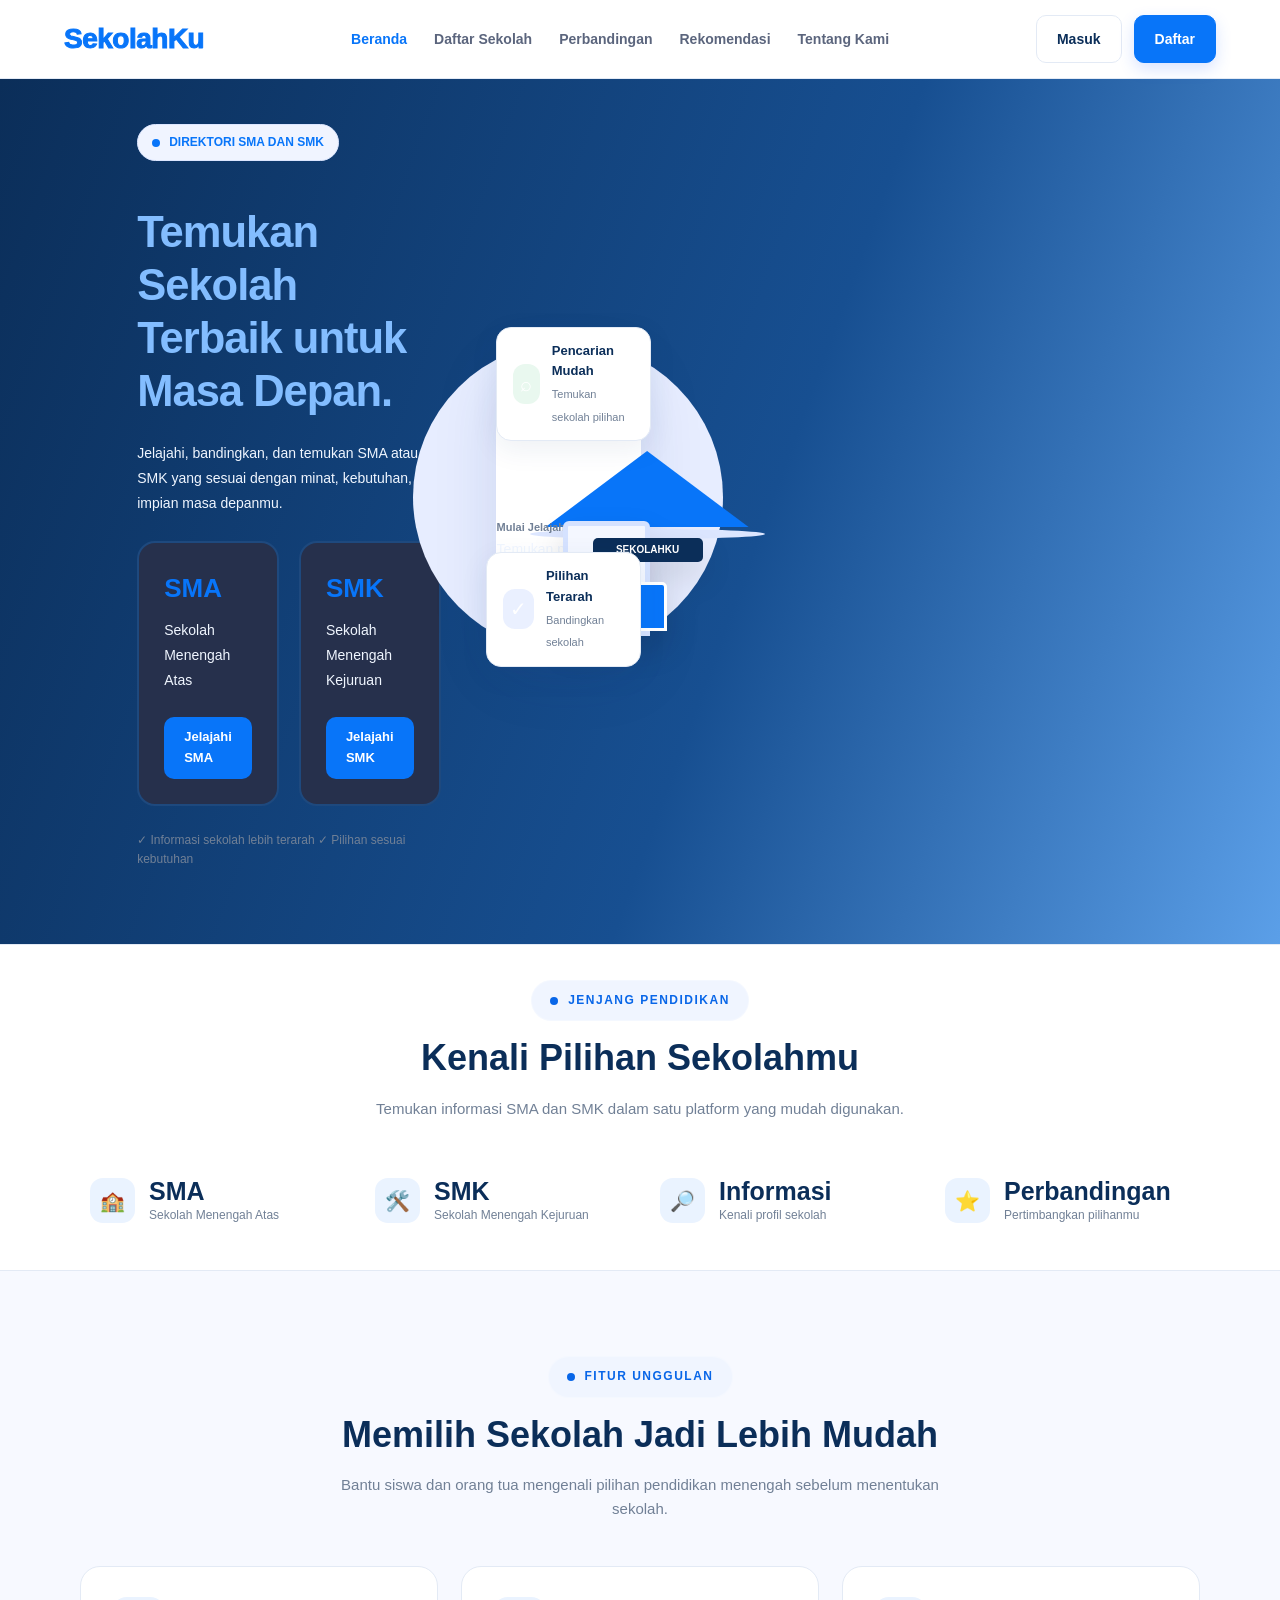
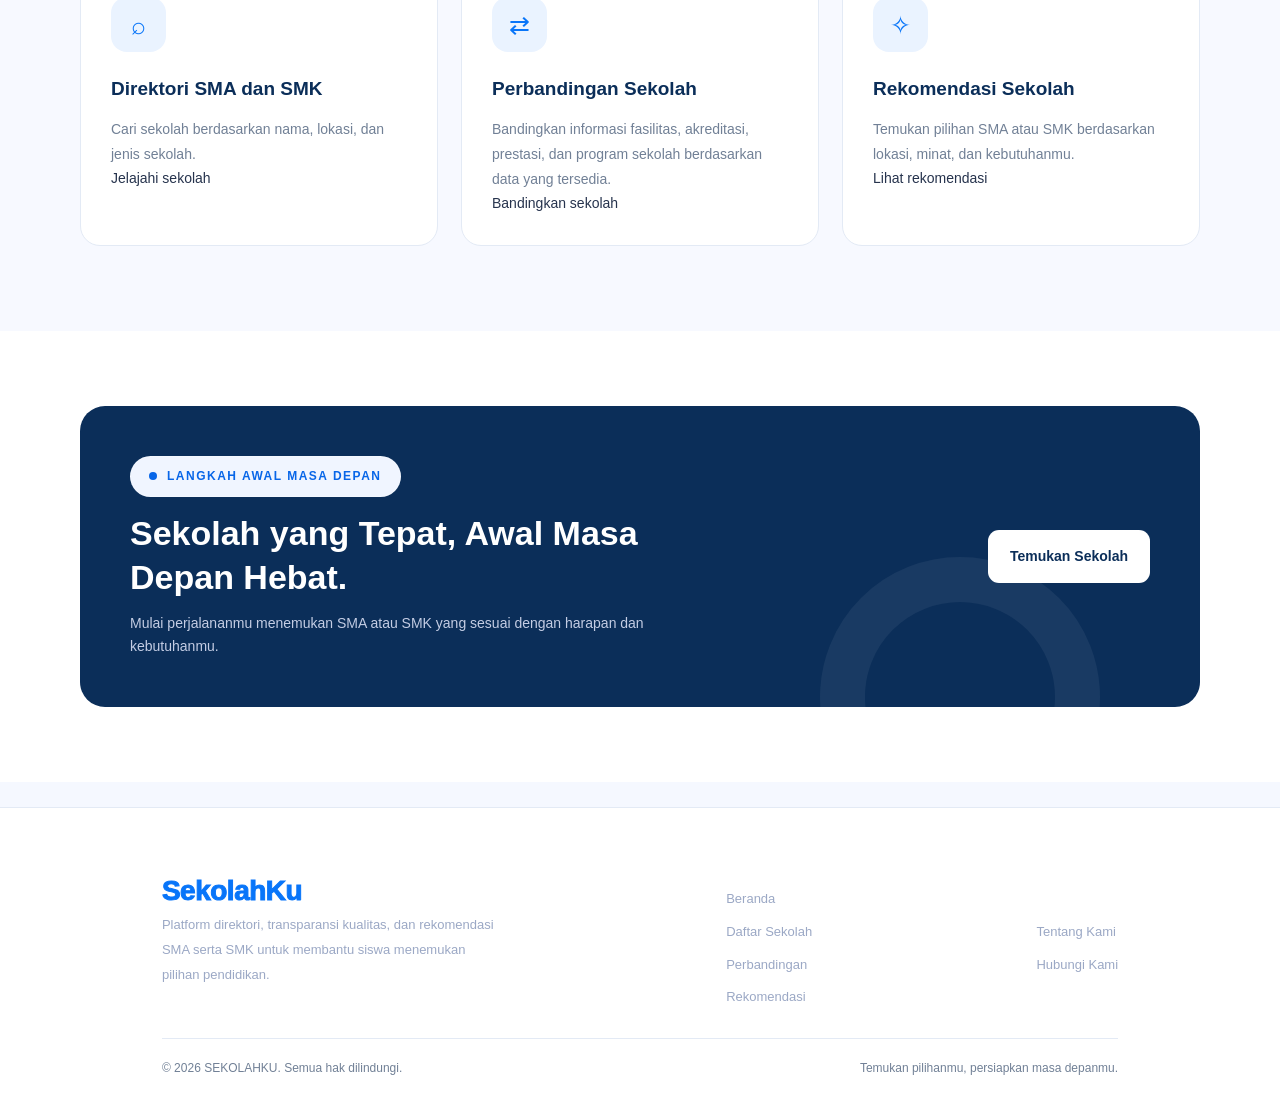
==== index.html @ 1846b783 "Update data sekolah khusus Jawa Tengah dan membenarkan beberapa code" ====
<!DOCTYPE html>
<html lang="id">
<head>
    <meta charset="UTF-8">
    <meta name="viewport" content="width=device-width, initial-scale=1.0">

    <title>Direktori SMA dan SMK</title>
    <meta name="description" content="Temukan, bandingkan, dan pilih SMA atau SMK sesuai kebutuhan dan rencana masa depanmu.">

    <!-- CSS -->
    <link rel="stylesheet" href="css/style.css">
</head>
<body>

    <!-- NAVBAR -->
    <header class="navbar">
        <div class="container">

            <a href="../index.html" class="logo-SekolahKu">
                <span>SekolahKu</span>
            </a>

            <nav class="nav-menu" id="navMenu">
                <a href="/pages/index.html" class="nav-link active">Beranda</a>
                <a href="/pages/daftar-sekolah.html" class="nav-link">Daftar Sekolah</a>
                <a href="/pages/perbandingan.html" class="nav-link">Perbandingan</a>
                <a href="/pages/rekomendasi.html" class="nav-link">Rekomendasi</a>
                <a href="/pages/tentang.html" class="nav-link">Tentang Kami</a>
            </nav>

            <div class="nav-actions">
                <a href="/login.php" class="btn-login">Masuk</a>
                <a href="/daftar.php" class="btn-primary">Daftar</a>
            </div>

            <button
                type="button"
                class="menu-toggle"
                id="menuToggle"
                aria-label="Buka menu navigasi"
                aria-expanded="false"
            >
                ☰
            </button>

        </div>
    </header>

    <main>

        <!-- HERO SECTION -->
        <section class="hero">
            <div class="container">

                <div class="hero-content">

                    <div class="hero-badge">
                        <span class="badge-dot"></span>
                        DIREKTORI SMA DAN SMK
                    </div>

                    <h1>
                        <span>Temukan Sekolah Terbaik
                        untuk Masa Depan.</span>
                    </h1>

                    <p class="hero-description">
                        Jelajahi, bandingkan, dan temukan SMA atau SMK
                        yang sesuai dengan minat, kebutuhan, dan impian
                        masa depanmu.
                    </p>

                    <!-- FORM PENCARIAN -->
                    

                        <div class="pilih-jenjang">
                        <label class="jenjang-card">
                            <input type="radio" name="jenjang" value="SMA">
                            <div class="jenjang-content">
                                <h3>SMA</h3>
                                <p>Sekolah Menengah Atas</p>
                                <span>Jelajahi SMA</span>
                            </div>
                        </label>

                        <label class="jenjang-card">
                            <input type="radio" name="jenjang" value="SMK">
                            <div class="jenjang-content">
                                <h3>SMK</h3>
                                <p>Sekolah Menengah Kejuruan</p>
                                <span>Jelajahi SMK</span>
                            </div>
                        </label>
                    </div>

                    </form>

                    <div class="hero-note">
                        <span>✓</span> Informasi sekolah lebih terarah
                        <span>✓</span> Pilihan sesuai kebutuhan
                    </div>

                </div>

                <!-- ILUSTRASI SEKOLAH -->
                <div class="hero-visual">

                    <div class="visual-glow"></div>

                    <div class="visual-card">

                        <div class="school-illustration">
                            <div class="school-roof"></div>

                            <div class="school-building">
                                <div class="school-sign">SEKOLAHKU</div>

                                <div class="school-windows">
                                    <span></span>
                                    <span></span>
                                    <span></span>
                                    <span></span>
                                    <span></span>
                                    <span></span>
                                </div>

                                <div class="school-door"></div>
                            </div>

                            <div class="school-ground"></div>
                        </div>

                        <div class="visual-card-footer">
                            <div>
                                <strong>Mulai Jelajahi</strong>
                                <p>Temukan pilihan sekolahmu</p>
                            </div>

                            <span class="arrow-circle">↗</span>
                        </div>

                    </div>

                    <div class="floating-card card-top">
                        <span class="floating-icon">⌕</span>
                        <div>
                            <strong>Pencarian Mudah</strong>
                            <small>Temukan sekolah pilihan</small>
                        </div>
                    </div>

                    <div class="floating-card card-bottom">
                        <span class="floating-icon blue-icon">✓</span>
                        <div>
                            <strong>Pilihan Terarah</strong>
                            <small>Bandingkan sekolah</small>
                        </div>
                    </div>

                </div>

            </div>
        </section>

        <!-- JENJANG SEKOLAH -->
        <section class="statistics">
            <div class="container">

                <div class="section-heading">
                    <span class="eyebrow">JENJANG PENDIDIKAN</span>

                    <h2>Kenali Pilihan Sekolahmu</h2>

                    <p>
                        Temukan informasi SMA dan SMK dalam satu
                        platform yang mudah digunakan.
                    </p>
                </div>

                <div class="stats-grid">

                    <div class="stat-card">
                        <div class="stat-icon">🏫</div>
                        <div>
                            <h3>SMA</h3>
                            <p>Sekolah Menengah Atas</p>
                        </div>
                    </div>

                    <div class="stat-card">
                        <div class="stat-icon">🛠️</div>
                        <div>
                            <h3>SMK</h3>
                            <p>Sekolah Menengah Kejuruan</p>
                        </div>
                    </div>

                    <div class="stat-card">
                        <div class="stat-icon">🔎</div>
                        <div>
                            <h3>Informasi</h3>
                            <p>Kenali profil sekolah</p>
                        </div>
                    </div>

                    <div class="stat-card">
                        <div class="stat-icon">⭐</div>
                        <div>
                            <h3>Perbandingan</h3>
                            <p>Pertimbangkan pilihanmu</p>
                        </div>
                    </div>

                </div>
            </div>
        </section>

        <!-- FITUR UNGGULAN -->
        <section class="features">
            <div class="container">

                <div class="section-heading">
                    <span class="eyebrow">FITUR UNGGULAN</span>

                    <h2>Memilih Sekolah Jadi Lebih Mudah</h2>

                    <p>
                        Bantu siswa dan orang tua mengenali pilihan
                        pendidikan menengah sebelum menentukan sekolah.
                    </p>
                </div>

                <div class="features-grid">

                    <article class="feature-card">
                        <div class="feature-icon">⌕</div>

                        <h3>Direktori SMA dan SMK</h3>

                        <p>
                            Cari sekolah berdasarkan nama, lokasi,
                            dan jenis sekolah.
                        </p>

                        <a href="pages/sekolah.html">
                            Jelajahi sekolah
                        </a>
                    </article>

                    <article class="feature-card">
                        <div class="feature-icon">⇄</div>

                        <h3>Perbandingan Sekolah</h3>

                        <p>
                            Bandingkan informasi fasilitas,
                            akreditasi, prestasi, dan program sekolah
                            berdasarkan data yang tersedia.
                        </p>

                        <a href="pages/perbandingan.html">
                            Bandingkan sekolah
                        </a>
                    </article>

                    <article class="feature-card">
                        <div class="feature-icon">✧</div>

                        <h3>Rekomendasi Sekolah</h3>

                        <p>
                            Temukan pilihan SMA atau SMK berdasarkan
                            lokasi, minat, dan kebutuhanmu.
                        </p>

                        <a href="pages/rekomendasi.html">
                            Lihat rekomendasi
                        </a>
                    </article>

                </div>
            </div>
        </section>

        <!-- AJAKAN -->
        <section class="cta-section">
            <div class="container">

                <div class="cta-content">

                    <div>
                        <span class="eyebrow">
                            LANGKAH AWAL MASA DEPAN
                        </span>

                        <h2>
                            Sekolah yang Tepat,
                            Awal Masa Depan Hebat.
                        </h2>

                        <p>
                            Mulai perjalananmu menemukan SMA atau SMK
                            yang sesuai dengan harapan dan kebutuhanmu.
                        </p>
                    </div>

                    <a href="pages/sekolah.html" class="btn-cta">
                        Temukan Sekolah
                    </a>

                    <div class="cta-decoration"></div>

                </div>
            </div>
        </section>

    </main>

    <!-- FOOTER -->
    <footer class="footer">
        <div class="container">

            <div class="footer-main">

                <div>
                    <a href="index.html" class="logo-SekolahKu">
                        <span>SekolahKu</span>
                    </a>

                    <p class="footer-description">
                        Platform direktori, transparansi kualitas,
                        dan rekomendasi SMA serta SMK untuk membantu
                        siswa menemukan pilihan pendidikan.
                    </p>
                </div>

                <div>
                    <h4>Navigasi</h4>

                    <div class="footer-links">
                        <a href="index.html">Beranda</a>
                        <a href="pages/sekolah.html">Daftar Sekolah</a>
                        <a href="pages/perbandingan.html">Perbandingan</a>
                        <a href="pages/rekomendasi.html">Rekomendasi</a>
                    </div>
                </div>

                <div>
                    <h4>Informasi</h4>

                    <div class="footer-links">
                        <a href="pages/tentang.html">Tentang Kami</a>
                        <a href="pages/kontak.html">Hubungi Kami</a>
                    </div>
                </div>

            </div>

            <div class="footer-bottom">
                <p>
                    © <span id="currentYear">2026</span> SEKOLAHKU.
                    Semua hak dilindungi.
                </p>

                <p>
                    Temukan pilihanmu, persiapkan masa depanmu.
                </p>
            </div>

        </div>
    </footer>

    <!-- JAVASCRIPT -->
    <script src="js/script.js"></script>

</body>
</html>
---- css/style.css ----
/* ========================================
   SEKOLAHKU - PREMIUM MODERN
   Warna: Navy, Putih, Biru Elektrik
======================================== */

:root {
    --navy: #0B1537;
    --navy-light: #172650;
    --blue: #2563FF;
    --blue-light: #EAF0FF;
    --white: #FFFFFF;
    --text: #17213C;
    --muted: #718096;
    --background: #F7F9FF;
    --border: #E5EAF5;
    --shadow: 0 12px 35px rgba(11, 21, 55, 0.08);
}

* {
    margin: 0;
    padding: 0;
    box-sizing: border-box;
}

html {
    scroll-behavior: smooth;
}

body {
    font-family: Arial, Helvetica, sans-serif;
    color: var(--text);
    background: var(--white);
    line-height: 1.6;
}

a {
    text-decoration: none;
    color: inherit;
}

button,
input,
select {
    font: inherit;
}

button {
    cursor: pointer;
}

.container {
    width: min(1120px, 90%);
    margin: auto;
}

/* NAVBAR */

.navbar {
    position: sticky;
    top: 0;
    z-index: 100;
    background: rgba(255, 255, 255, 0.97);
    border-bottom: 1px solid var(--border);
}

.navbar .container {
    min-height: 78px;
    display: flex;
    align-items: center;
    justify-content: space-between;
    gap: 24px;
}

.logo {
    display: flex;
    align-items: center;
    gap: 10px;
    color: var(--navy);
    font-size: 23px;
    font-weight: 800;
    white-space: nowrap;
}

.logo-icon {
    display: grid;
    place-items: center;
    width: 43px;
    height: 43px;
    color: white;
    background: var(--blue);
    border-radius: 13px;
    font-size: 26px;
}

.logo-SekolahKu {
    display: inline-block;
    color: var(--blue);
    font-family: Arial, Helvetica, sans-serif;
    font-size: 28px;
    font-weight: bold;
    text-decoration: none;
    letter-spacing: -0.5px;
    -webkit-text-stroke: 1px var(--blue);
}

.nav-menu {
    display: flex;
    align-items: center;
    gap: 27px;
}

.nav-link {
    color: #5B657D;
    font-size: 14px;
    font-weight: 600;
    transition: color 0.2s;
}

.nav-link:hover,
.nav-link.active {
    color: var(--blue);
}

.nav-actions {
    display: flex;
    align-items: center;
    gap: 12px;
}

.btn-login,
.btn-primary {
    display: inline-flex;
    justify-content: center;
    align-items: center;
    gap: 8px;
    padding: 12px 20px;
    border-radius: 10px;
    font-size: 14px;
    font-weight: 700;
    transition: 0.2s ease;
}

.btn-login {
    border: 1px solid var(--border);
    color: var(--navy);
    background: white;
}

.btn-login:hover {
    border-color: var(--blue);
    color: var(--blue);
}

.btn-primary {
    border: 1px solid var(--blue);
    color: white;
    background: var(--blue);
    box-shadow: 0 6px 16px rgba(37, 99, 255, 0.18);
}

.btn-primary:hover {
    background: #174FE0;
    transform: translateY(-2px);
}

.menu-toggle {
    display: none;
    border: none;
    background: transparent;
    color: var(--navy);
    font-size: 27px;
}

/* HERO */

.hero {
    position: relative;
    overflow: hidden;
    padding: 85px 0 70px;
    background:
        radial-gradient(
            circle at 85% 20%,
            rgba(37, 99, 255, 0.09),
            transparent 30%
        ),
        linear-gradient(180deg, #FFFFFF, #F7F9FF);
}

.hero .container {
    display: grid;
    grid-template-columns: 1.05fr 0.95fr;
    align-items: center;
    gap: 55px;
}

.hero-content {
    max-width: 580px;
}

.hero-badge {
    display: inline-flex;
    align-items: center;
    gap: 9px;
    padding: 8px 14px;
    margin-bottom: 23px;
    border: 1px solid #DCE6FF;
    border-radius: 30px;
    color: var(--blue);
    background: #F0F4FF;
    font-size: 12px;
    font-weight: 700;
}

.badge-dot {
    width: 8px;
    height: 8px;
    background: var(--blue);
    border-radius: 50%;
}

.hero h1 {
    margin-bottom: 22px;
    color: var(--navy);
    font-size: clamp(36px, 4.5vw, 55px);
    line-height: 1.15;
    letter-spacing: -1.5px;
}

.hero h1 span {
    color: var(--blue);
}

.hero-description {
    max-width: 520px;
    margin-bottom: 30px;
    color: var(--muted);
    font-size: 16px;
    line-height: 1.9;
}

/* SEARCH BOX */

.search-box {
    display: flex;
    align-items: center;
    gap: 12px;
    padding: 12px;
    border: 1px solid var(--border);
    border-radius: 16px;
    background: white;
    box-shadow: var(--shadow);
}

.search-input-group {
    display: flex;
    align-items: center;
    flex: 1;
    min-width: 0;
    gap: 10px;
    padding-left: 8px;
}

.search-icon {
    color: var(--blue);
    font-size: 20px;
}

.search-input-group input,
.search-input-group select {
    width: 100%;
    min-width: 0;
    padding: 8px 0;
    border: none;
    outline: none;
    color: var(--text);
    background: transparent;
}

.search-input-group input::placeholder {
    color: #9AA4B8;
}

.pilih-jenjang {
    display: grid;
    grid-template-columns: repeat(2, 1fr);
    gap: 20px;
    max-width: 600px;
    margin: 25px auto;
}

.jenjang-card {
    background: #26304C;
    border: 2px solid #1e497e;
    border-radius: 18px;
    padding: 25px;
    cursor: pointer;
    transition: 0.3s ease;
}

.jenjang-card input {
    display: none;
}

.jenjang-content h3 {
    font-size: 26px;
    color: var(--blue);
    margin-bottom: 8px;
}

.jenjang-content p {
    color: #718096;
    font-size: 14px;
    margin-bottom: 22px;
}

.jenjang-content span {
    display: inline-block;
    background: var(--blue);
    color: white;
    padding: 10px 20px;
    border-radius: 10px;
    font-size: 13px;
    font-weight: 600;
}

.jenjang-card:hover {
    transform: translateY(-5px);
    box-shadow: 0 8px 25px #0875f922;
    border-color: var(--blue);
}

.jenjang-card:has(input:checked) {
    border-color: var(--blue);
    background: #eff6ff;
}

@media (max-width: 500px) {
    .pilih-jenjang {
        grid-template-columns: 1fr;
    }
}

.btn-search {
    padding: 13px 19px;
    border: none;
    border-radius: 11px;
    color: white;
    background: var(--blue);
    font-weight: 700;
    white-space: nowrap;
    transition: 0.2s;
}

.btn-search:hover {
    background: #174FE0;
}

.hero-note {
    margin-top: 17px;
    color: var(--muted);
    font-size: 12px;
}

/* ILUSTRASI SEKOLAH */

.hero-visual {
    position: relative;
    display: grid;
    place-items: center;
    min-height: 390px;
}

.visual-glow {
    position: absolute;
    width: 310px;
    height: 310px;
    border-radius: 50%;
    background: #E7EDFF;
}

.visual-card {
    position: relative;
    z-index: 1;
    display: flex;
    align-items: center;
    justify-content: center;
    width: 100%;
    max-width: 410px;
    min-height: 300px;
    padding: 28px;
    border: 1px solid rgba(255, 255, 255, 0.9);
    border-radius: 28px;
    background: white;
    box-shadow: 0 25px 65px rgba(26, 55, 130, 0.13);
}

.school-illustration {
    position: relative;
    width: 245px;
    height: 220px;
}

.school-roof {
    position: absolute;
    top: 12px;
    left: 21px;
    width: 203px;
    height: 76px;
    background: var(--blue);
    clip-path: polygon(50% 0, 100% 100%, 0 100%);
}

.school-building {
    position: absolute;
    top: 82px;
    left: 38px;
    width: 170px;
    height: 115px;
    border: 5px solid #D5E2FF;
    border-radius: 6px 6px 0 0;
    background: #F4F7FF;
}

.school-sign {
    position: absolute;
    top: 12px;
    left: 25px;
    width: 110px;
    padding: 4px;
    border-radius: 5px;
    color: white;
    background: var(--navy);
    text-align: center;
    font-size: 10px;
    font-weight: 800;
}

.school-windows {
    position: absolute;
    top: 45px;
    left: 13px;
    right: 13px;
    display: flex;
    justify-content: space-between;
}

.school-windows span {
    width: 28px;
    height: 31px;
    border: 3px solid white;
    border-radius: 4px;
    background: #91B3FF;
}

.school-door {
    position: absolute;
    bottom: 0;
    left: 67px;
    width: 32px;
    height: 49px;
    border: 3px solid white;
    border-radius: 5px 5px 0 0;
    background: var(--blue);
}

.school-ground {
    position: absolute;
    bottom: 15px;
    left: 5px;
    width: 235px;
    height: 10px;
    border-radius: 50%;
    background: #DCE6FF;
}

.visual-card-footer {
    position: absolute;
    right: 20px;
    bottom: 17px;
    color: var(--muted);
    font-size: 11px;
}

.floating-card {
    position: absolute;
    z-index: 2;
    display: flex;
    align-items: center;
    gap: 12px;
    padding: 13px 16px;
    border: 1px solid var(--border);
    border-radius: 15px;
    background: white;
    box-shadow: var(--shadow);
}

.floating-card strong {
    display: block;
    color: var(--navy);
    font-size: 13px;
}

.floating-card small {
    color: var(--muted);
    font-size: 11px;
}

.floating-icon {
    display: grid;
    place-items: center;
    width: 40px;
    height: 40px;
    border-radius: 12px;
    background: #E9F8EF;
    font-size: 20px;
}

.blue-icon {
    background: #EAF0FF;
}

.floating-card.card-top {
    top: 25px;
    right: -10px;
}

.floating-card.card-bottom {
    bottom: 25px;
    left: -10px;
}

/* STATISTIK */

.statistics {
    padding: 35px 0;
    border-top: 1px solid var(--border);
    border-bottom: 1px solid var(--border);
    background: white;
}

.stats-grid {
    display: grid;
    grid-template-columns: repeat(4, 1fr);
    gap: 20px;
}

.stat-card {
    display: flex;
    align-items: center;
    gap: 14px;
    padding: 10px;
}

.stat-icon {
    display: grid;
    place-items: center;
    flex-shrink: 0;
    width: 52px;
    height: 52px;
    border-radius: 15px;
    color: var(--blue);
    background: var(--blue-light);
    font-size: 23px;
}

.stat-card h3 {
    color: var(--navy);
    font-size: 25px;
    line-height: 1.2;
}

.stat-card p {
    color: var(--muted);
    font-size: 12px;
}

/* JUDUL SECTION */

.section-heading {
    max-width: 650px;
    margin: 0 auto 45px;
    text-align: center;
}

.eyebrow {
    display: inline-block;
    margin-bottom: 12px;
    color: var(--blue);
    font-size: 12px;
    font-weight: 800;
    letter-spacing: 1.5px;
    text-transform: uppercase;
}

.section-heading h2 {
    margin-bottom: 15px;
    color: var(--navy);
    font-size: clamp(27px, 3vw, 36px);
    line-height: 1.3;
}

.section-heading p {
    color: var(--muted);
    font-size: 15px;
}

/* FITUR */

.features {
    padding: 85px 0;
    background: var(--background);
}

.features-grid {
    display: grid;
    grid-template-columns: repeat(3, 1fr);
    gap: 23px;
}

.feature-card {
    padding: 30px;
    border: 1px solid var(--border);
    border-radius: 20px;
    background: white;
    transition: transform 0.25s, box-shadow 0.25s;
}

.feature-card:hover {
    transform: translateY(-6px);
    box-shadow: var(--shadow);
}

.feature-icon {
    display: grid;
    place-items: center;
    width: 55px;
    height: 55px;
    margin-bottom: 22px;
    border-radius: 16px;
    color: var(--blue);
    background: var(--blue-light);
    font-size: 25px;
}

.feature-card h3 {
    margin-bottom: 12px;
    color: var(--navy);
    font-size: 19px;
}

.feature-card p {
    color: var(--muted);
    font-size: 14px;
    line-height: 1.8;
}

/* CTA */

.cta-section {
    padding: 75px 0;
    background: white;
}

.cta-content {
    position: relative;
    overflow: hidden;
    display: flex;
    align-items: center;
    justify-content: space-between;
    gap: 30px;
    padding: 50px;
    border-radius: 25px;
    color: white;
    background: var(--navy);
}

.cta-content h2 {
    max-width: 570px;
    margin-bottom: 13px;
    font-size: clamp(25px, 3vw, 34px);
    line-height: 1.3;
}

.cta-content p {
    max-width: 540px;
    color: #C4CDE4;
    font-size: 14px;
}

.btn-cta {
    position: relative;
    z-index: 1;
    flex-shrink: 0;
    padding: 15px 22px;
    border-radius: 11px;
    color: var(--navy);
    background: white;
    font-size: 14px;
    font-weight: 800;
    transition: 0.2s;
}

.btn-cta:hover {
    color: var(--blue);
    transform: translateY(-2px);
}

.cta-decoration {
    position: absolute;
    right: 100px;
    bottom: -130px;
    width: 280px;
    height: 280px;
    border: 45px solid rgba(255, 255, 255, 0.06);
    border-radius: 50%;
}

/* FOOTER */

.footer {
    padding: 55px 0 22px;
    color: #C3CCE2;
    background: #080F27;
}

.footer-main {
    display: grid;
    grid-template-columns: 1.5fr 1fr 1fr;
    gap: 45px;
    padding-bottom: 40px;
}

.footer .logo {
    display: inline-flex;
    margin-bottom: 17px;
    color: white;
}

.footer-description {
    max-width: 340px;
    color: #9BA8C5;
    font-size: 13px;
    line-height: 1.9;
}

.footer h4 {
    margin-bottom: 17px;
    color: white;
    font-size: 15px;
}

.footer-links {
    display: flex;
    flex-direction: column;
    gap: 12px;
}

.footer-links a {
    color: #9BA8C5;
    font-size: 13px;
    transition: color 0.2s;
}

.footer-links a:hover {
    color: white;
}

.footer-bottom {
    display: flex;
    justify-content: space-between;
    gap: 20px;
    padding-top: 22px;
    border-top: 1px solid #26304C;
    color: #8F9AB5;
    font-size: 12px;
}

/* RESPONSIVE UNTUK TABLET */

@media (max-width: 900px) {
    .nav-menu {
        gap: 15px;
    }

    .nav-link {
        font-size: 12px;
    }

    .hero .container {
        grid-template-columns: 1fr 0.85fr;
        gap: 25px;
    }

    .hero-visual {
        min-height: 330px;
    }

    .visual-card {
        padding: 15px;
    }

    .floating-card.card-top {
        right: 0;
    }

    .floating-card.card-bottom {
        left: 0;
    }

    .stats-grid {
        grid-template-columns: repeat(2, 1fr);
    }

    .features-grid {
        grid-template-columns: repeat(2, 1fr);
    }

    .cta-content {
        padding: 35px;
    }
}

/* RESPONSIVE UNTUK HP */

@media (max-width: 650px) {
    .navbar .container {
        min-height: 68px;
        gap: 10px;
    }

    .logo {
        font-size: 20px;
    }

    .logo-icon {
        width: 38px;
        height: 38px;
        font-size: 20px;
    }

    .menu-toggle {
        display: block;
        margin-left: auto;
    }

    .nav-menu {
        position: absolute;
        top: 68px;
        left: 0;
        right: 0;
        display: none;
        flex-direction: column;
        align-items: stretch;
        gap: 0;
        padding: 10px 5%;
        border-bottom: 1px solid var(--border);
        background: white;
        box-shadow: var(--shadow);
    }

    .nav-menu.show {
        display: flex;
    }

    .nav-link {
        display: block;
        padding: 13px 0;
        border-bottom: 1px solid var(--border);
        font-size: 14px;
    }

    .nav-actions {
        gap: 7px;
    }

    .btn-login,
    .nav-actions .btn-primary {
        padding: 9px 11px;
        font-size: 12px;
    }

    .hero {
        padding: 55px 0 45px;
    }

    .hero .container {
        grid-template-columns: 1fr;
        gap: 25px;
    }

    .hero h1 {
        font-size: 38px;
    }

    .hero-description {
        font-size: 14px;
    }

    .search-box {
        flex-direction: column;
        align-items: stretch;
        padding: 14px;
    }

    .search-input-group {
        width: 100%;
        padding: 5px;
    }

    .search-input-group select {
        max-width: 105px;
    }

    .btn-search {
        width: 100%;
    }

    .hero-visual {
        min-height: 340px;
        margin-top: 5px;
    }

    .visual-card {
        max-width: 340px;
        min-height: 280px;
    }

    .school-illustration {
        transform: scale(0.9);
    }

    .floating-card {
        padding: 10px;
    }

    .floating-card.card-top {
        top: 5px;
        right: 0;
    }

    .floating-card.card-bottom {
        bottom: 5px;
        left: 0;
    }

    .floating-card strong {
        font-size: 11px;
    }

    .floating-card small {
        font-size: 10px;
    }

    .statistics {
        padding: 25px 0;
    }

    .stats-grid {
        grid-template-columns: repeat(2, 1fr);
        gap: 12px 5px;
    }

    .stat-card {
        gap: 9px;
        padding: 5px 0;
    }

    .stat-icon {
        width: 42px;
        height: 42px;
        font-size: 19px;
    }

    .stat-card h3 {
        font-size: 20px;
    }

    .stat-card p {
        font-size: 10px;
    }

    .features {
        padding: 60px 0;
    }

    .section-heading {
        margin-bottom: 30px;
    }

    .section-heading h2 {
        font-size: 28px;
    }

    .section-heading p {
        font-size: 13px;
    }

    .features-grid {
        grid-template-columns: 1fr;
        gap: 15px;
    }

    .feature-card {
        padding: 24px;
    }

    .cta-section {
        padding: 45px 0;
    }

    .cta-content {
        flex-direction: column;
        align-items: flex-start;
        padding: 30px 24px;
    }

    .cta-content h2 {
        font-size: 27px;
    }

    .footer-main {
        grid-template-columns: 1fr;
        gap: 30px;
    }

    .footer-bottom {
        flex-direction: column;
        gap: 8px;
    }
}

/* HP KECIL */

@media (max-width: 380px) {
    .nav-actions .btn-login {
        display: none;
    }

    .hero h1 {
        font-size: 33px;
    }

    .floating-card.card-top {
        right: -5px;
    }

    .floating-card.card-bottom {
        left: -5px;
    }
}

/* ===================================
   HALAMAN FITUR SEKOLAHKU
=================================== */

.page-container {
    width: min(1120px, 92%);
    margin: 60px auto;
    min-height: 55vh;
}

.page-heading {
    margin-bottom: 32px;
    max-width: 760px;
}

.page-heading h1 {
    font-size: clamp(2rem, 5vw, 3.5rem);
    margin: 12px 0;
    color: #101b35;
}

.page-heading p,
.note {
    color: #667085;
    line-height: 1.8;
}

.comparison-panel,
.recommendation-panel,
.favorites-panel {
    background: #fff;
    padding: 28px;
    border: 1px solid #e5eaf2;
    border-radius: 20px;
    box-shadow: 0 12px 35px rgba(16, 35, 70, 0.06);
}

.comparison-selectors {
    display: grid;
    grid-template-columns: repeat(2, minmax(0, 1fr));
    gap: 20px;
    margin-bottom: 25px;
}

.comparison-selectors label,
.recommendation-panel label,
.favorites-panel label {
    display: grid;
    gap: 10px;
    margin-bottom: 18px;
    font-weight: 600;
    color: #26344d;
}

.comparison-selectors select,
.recommendation-panel select,
.favorites-panel select,
.favorites-panel input {
    width: 100%;
    min-width: 0;
    padding: 13px 14px;
    border: 1px solid #d6deea;
    border-radius: 10px;
    background: #fff;
    color: #17233c;
    font: inherit;
}

.table-wrapper {
    width: 100%;
    overflow-x: auto;
}

.comparison-table {
    width: 100%;
    border-collapse: collapse;
    text-align: left;
}

.comparison-table th,
.comparison-table td {
    padding: 16px;
    border-bottom: 1px solid #e8edf5;
    min-width: 140px;
}

.comparison-table th {
    background: #10264a;
    color: #fff;
}

.comparison-table th:first-child {
    border-radius: 10px 0 0 0;
}

.comparison-table th:last-child {
    border-radius: 0 10px 0 0;
}

.recommendation-panel form,
.favorites-panel form {
    max-width: 600px;
    margin-bottom: 28px;
}

.recommendation-panel .btn-primary,
.favorites-panel .btn-primary {
    border: 0;
    cursor: pointer;
    padding: 13px 20px;
    border-radius: 10px;
    font: inherit;
}

#hasilRekomendasi,
#daftarFavorit {
    display: grid;
    grid-template-columns: repeat(auto-fit, minmax(min(100%, 260px), 1fr));
    gap: 18px;
    margin-top: 24px;
}

.note {
    margin-top: 20px;
    font-size: 0.9rem;
}

@media (max-width: 640px) {
    .page-container {
        margin: 36px auto;
    }

    .comparison-panel,
    .recommendation-panel,
    .favorites-panel {
        padding: 18px;
    }

    .comparison-selectors {
        grid-template-columns: 1fr;
    }

    .comparison-table th,
    .comparison-table td {
        padding: 12px;
    }
}
/* =========================
   SEKOLAHKU - STYLE UTAMA
   Warna: Navy, Putih, Biru
========================= */

:root {
    --navy: #102e59;
    --navy-dark: #08234a;
    --blue: #0875f9;
    --blue-light: #eaf3ff;
    --white: #ffffff;
    --text: #17365f;
    --muted: #73839a;
    --border: #e3ebf5;
    --bg: #f7faff;
    --green: #dff8ed;
    --shadow: 0 8px 28px rgba(25, 67, 120, 0.08);
}

* {
    margin: 0;
    padding: 0;
    box-sizing: border-box;
}

html {
    scroll-behavior: smooth;
}

body {
    font-family: Arial, Helvetica, sans-serif;
    background: var(--bg);
    color: var(--text);
    font-size: 14px;
    line-height: 1.6;
}

a {
    color: inherit;
    text-decoration: none;
}

button,
input,
select {
    font: inherit;
}

button {
    cursor: pointer;
}

.wrap {
    width: min(1180px, 92%);
    margin-inline: auto;
}

/* HEADER */

.header {
    min-height: 72px;
    padding: 12px 4%;
    background: var(--white);
    display: flex;
    align-items: center;
    justify-content: space-between;
    gap: 25px;
    border-bottom: 1px solid var(--border);
    position: sticky;
    top: 0;
    z-index: 100;
}

.brand {
    display: flex;
    align-items: center;
    gap: 10px;
    flex-shrink: 0;
}

.logo {
    width: 40px;
    height: 40px;
    display: grid;
    place-items: center;
    background: var(--blue);
    color: white;
    font-size: 25px;
    border-radius: 10px;
    box-shadow: 0 4px 12px #0875f933;
}

.brand b {
    display: block;
    font-size: 19px;
    font-weight: 800;
    letter-spacing: .3px;
    color: var(--navy);
    line-height: 1.4;
}

.brand small {
    display: block;
    color: var(--muted);
    font-size: 10px;
}

.header nav,
.footer nav {
    display: flex;
    align-items: center;
    gap: 25px;
}

.header nav a {
    color: #586b85;
    font-size: 12px;
    padding: 12px 0;
    border-bottom: 2px solid transparent;
}

.header nav a:hover,
.header nav a.active {
    color: var(--blue);
    border-color: var(--blue);
}

.login {
    background: var(--blue);
    color: white;
    padding: 11px 18px;
    border-radius: 9px;
    white-space: nowrap;
    font-weight: bold;
    font-size: 12px;
}

.login:hover,
.btn.primary:hover {
    background: #005dd0;
}

.menu-toggle {
    display: none;
    border: 0;
    background: var(--blue-light);
    color: var(--navy);
    padding: 8px 12px;
    border-radius: 8px;
}

/* HERO */

.hero {
    min-height: 320px;
    padding: 42px 4%;
    position: relative;
    overflow: hidden;
    display: flex;
    align-items: center;
    justify-content: space-between;
    background:
        radial-gradient(circle at 78% 35%, #4c9cf6 0, transparent 35%),
        linear-gradient(115deg, #08264e, #14549a 60%, #7eb7f1);
    color: white;
}

.hero-copy {
    width: 49%;
    position: relative;
    z-index: 2;
}

.eyebrow {
    display: inline-block;
    padding: 6px 13px;
    background: #ffffff1c;
    border: 1px solid #ffffff45;
    border-radius: 30px;
    color: white;
    font-size: 11px;
    font-weight: bold;
    margin-bottom: 14px;
}

.hero h1 {
    font-size: clamp(29px, 4vw, 43px);
    line-height: 1.18;
    margin-bottom: 15px;
    max-width: 580px;
}

.hero h1 span {
    color: #83bdff;
}

.hero p {
    max-width: 490px;
    font-size: 13px;
    color: #e5efff;
    margin-bottom: 20px;
}

.crumb {
    display: flex;
    align-items: center;
    gap: 10px;
    font-size: 11px;
    color: #d9e9ff;
}

.crumb a:hover {
    color: white;
    text-decoration: underline;
}

.hero-illustration {
    width: 45%;
    height: 260px;
    position: relative;
    display: flex;
    align-items: center;
    justify-content: center;
}

.sun {
    width: 190px;
    height: 190px;
    border-radius: 50%;
    background: #ffffff25;
    position: absolute;
    right: 15%;
    top: 4px;
}

.school-building {
    width: 80%;
    position: relative;
    z-index: 1;
    filter: drop-shadow(0 12px 10px #001e4533);
}

.building-top {
    height: 42px;
    margin: 0 12%;
    background: #d6e7f8;
    border: 5px solid #f8fbff;
}

.windows {
    color: #347fbd;
    font-size: 23px;
    letter-spacing: 8px;
}

.door {
    position: absolute;
    bottom: 0;
    width: 42px;
    height: 62px;
    background: #3473a8;
    border: 4px solid white;
    border-bottom: 0;
}

.floating-cap,
.floating-star {
    position: absolute;
    z-index: 2;
    background: white;
    color: var(--blue);
    border-radius: 15px;
    box-shadow: var(--shadow);
    padding: 13px;
}

.floating-cap {
    top: 20px;
    left: 0;
    font-size: 23px;
}

.floating-star {
    right: 0;
    bottom: 35px;
    font-size: 24px;
}

/* SEARCH */

.search-wrap {
    margin-top: -22px;
    position: relative;
    z-index: 5;
    display: grid;
    grid-template-columns: 1.8fr 1fr 1fr 1fr auto;
    gap: 10px;
    padding: 15px;
    background: white;
    border-radius: 14px;
    box-shadow: var(--shadow);
}

.search-box,
.filter-box {
    display: flex;
    align-items: center;
    gap: 10px;
    padding: 0 13px;
    min-height: 43px;
    border: 1px solid var(--border);
    background: white;
    border-radius: 8px;
    color: var(--blue);
    min-width: 0;
}

.search-box input,
.filter-box select {
    width: 100%;
    min-width: 0;
    border: 0;
    outline: none;
    color: var(--text);
    background: transparent;
    font-size: 11px;
}

.search-box input::placeholder {
    color: #8795a9;
}

.filter-box select {
    cursor: pointer;
}

.btn {
    display: inline-flex;
    justify-content: center;
    align-items: center;
    gap: 8px;
    border: 0;
    border-radius: 9px;
    padding: 12px 18px;
    font-weight: bold;
    font-size: 12px;
    transition: .2s;
}

.btn.primary {
    color: white;
    background: var(--blue);
}

.btn.white {
    color: var(--blue);
    background: white;
    margin-top: 12px;
}

.btn.white:hover {
    background: #eaf3ff;
}

/* STATISTIK */

.stats {
    margin-top: 15px;
    padding: 18px;
    background: white;
    border: 1px solid #edf2fa;
    border-radius: 13px;
    display: grid;
    grid-template-columns: repeat(4, 1fr);
    box-shadow: 0 5px 20px #17365f08;
}

.stat {
    display: flex;
    align-items: center;
    gap: 12px;
    padding: 0 15px;
    border-right: 1px solid var(--border);
}

.stat:last-child {
    border-right: 0;
}

.stat-icon {
    width: 42px;
    height: 42px;
    display: grid;
    place-items: center;
    border-radius: 12px;
    font-size: 20px;
    flex-shrink: 0;
}

.stat-icon.blue,
.stat-icon.pale {
    background: #eaf3ff;
    color: var(--blue);
}

.stat-icon.yellow {
    background: #fff4d7;
    color: #e9a91b;
}

.stat-icon.mint {
    background: #e1f9ef;
    color: #0cab79;
}

.stat b,
.stat small {
    display: block;
}

.stat b {
    font-size: 17px;
    color: var(--navy);
}

.stat small {
    font-size: 10px;
    color: var(--muted);
}

/* JUDUL BAGIAN */

.directory {
    padding-top: 40px;
    padding-bottom: 30px;
}

.section-head {
    display: flex;
    align-items: center;
    justify-content: space-between;
    gap: 20px;
    margin-bottom: 22px;
}

.section-label {
    color: var(--blue);
    font-size: 10px;
    font-weight: bold;
    letter-spacing: 1px;
}

.section-head h2,
.info-panel h2 {
    color: var(--navy);
    font-size: 24px;
    line-height: 1.4;
    margin: 4px 0;
}

.section-head p {
    color: var(--muted);
    font-size: 12px;
}

.tabs {
    display: flex;
    gap: 6px;
    padding: 5px;
    background: #edf3fb;
    border-radius: 9px;
}

.tab {
    border: 0;
    background: transparent;
    color: #65768d;
    padding: 9px 13px;
    border-radius: 7px;
    font-size: 11px;
}

.tab.active {
    color: var(--blue);
    background: white;
    box-shadow: 0 2px 7px #17365f0d;
    font-weight: bold;
}

.result-line {
    display: flex;
    justify-content: space-between;
    align-items: center;
    color: var(--muted);
    font-size: 11px;
    margin-bottom: 15px;
}

.link-button {
    border: 0;
    background: transparent;
    color: var(--blue);
    font-size: 11px;
}

/* KARTU SEKOLAH */

.school-grid {
    display: grid;
    grid-template-columns: repeat(4, minmax(0, 1fr));
    gap: 16px;
}

.school-card {
    min-width: 0;
    overflow: hidden;
    background: white;
    border: 1px solid var(--border);
    border-radius: 12px;
    box-shadow: 0 4px 15px #17365f07;
    transition: transform .2s, box-shadow .2s;
}

.school-card:hover {
    transform: translateY(-4px);
    box-shadow: var(--shadow);
}

.school-photo {
    height: 155px;
    position: relative;
    overflow: hidden;
    background: #dcecff;
}

.school-photo img {
    width: 100%;
    height: 100%;
    display: block;
    object-fit: cover;
}

.level-pill {
    position: absolute;
    left: 10px;
    top: 10px;
    padding: 5px 9px;
    background: white;
    color: var(--blue);
    border-radius: 6px;
    font-size: 10px;
    font-weight: bold;
}

.favorite {
    position: absolute;
    right: 10px;
    top: 10px;
    width: 30px;
    height: 30px;
    background: white;
    color: #64748b;
    border: 0;
    border-radius: 50%;
    font-size: 19px;
}

.favorite.saved {
    color: #ef476f;
}

.card-body {
    padding: 13px;
}

.card-body h3 {
    background-color: #0d1b5e;
    color: white;
}

.location {
    font-size: 10px;
    color: var(--muted);
    margin-bottom: 10px;
}

.tags {
    display: flex;
    gap: 6px;
    flex-wrap: wrap;
    margin: 8px 0;
}

.tag {
    padding: 4px 8px;
    border-radius: 5px;
    font-size: 9px;
    font-weight: bold;
}

.tag.green {
    background: #e0f8ec;
    color: #16865c;
}

.tag.purple {
    background: #f1e8ff;
    color: #8553bc;
}

.tag.blue {
    background: #e2efff;
    color: #176ac8;
}

.rating {
    display: flex;
    align-items: center;
    gap: 5px;
    margin: 12px 0;
    color: #d99b12;
}

.rating span {
    font-size: 17px;
}

.rating b {
    font-size: 12px;
}

.rating small {
    color: var(--muted);
    font-size: 10px;
}

.facilities {
    display: flex;
    flex-wrap: wrap;
    gap: 8px;
    min-height: 32px;
    color: #61758e;
    font-size: 9px;
    margin: 12px 0;
}

.detail-link {
    display: flex;
    align-items: center;
    justify-content: center;
    gap: 8px;
    background: #eff6ff;
    color: var(--blue);
    padding: 10px;
    border-radius: 7px;
    font-size: 11px;
    font-weight: bold;
}

.detail-link:hover {
    background: var(--blue);
    color: white;
}

.empty {
    text-align: center;
    background: white;
    padding: 50px 20px;
    border: 1px solid var(--border);
    border-radius: 12px;
}

.empty > div {
    font-size: 38px;
    color: var(--blue);
}

.empty h3 {
    margin: 8px;
}

.empty p {
    color: var(--muted);
    margin-bottom: 15px;
}

/* PROMO PETA */

.map-promo {
    min-height: 240px;
    display: grid;
    grid-template-columns: 1fr 1fr;
    overflow: hidden;
    border-radius: 14px;
    margin-bottom: 35px;
    background: linear-gradient(120deg, #0a2d5b, #1558a2);
    color: white;
}

.promo-copy {
    display: flex;
    align-items: flex-start;
    gap: 15px;
    padding: 30px;
}

.pin-round {
    width: 48px;
    height: 48px;
    flex-shrink: 0;
    display: grid;
    place-items: center;
    color: var(--blue);
    background: white;
    border-radius: 50%;
    font-size: 28px;
}

.section-label.light {
    color: #a9d2ff;
}

.promo-copy h2 {
    font-size: 22px;
    line-height: 1.4;
    margin: 8px 0;
}

.promo-copy p {
    font-size: 12px;
    color: #dceaff;
}

.mini-map {
    position: relative;
    overflow: hidden;
    background:
        linear-gradient(30deg, transparent 45%, #ffffff55 46%, #ffffff55 49%, transparent 50%),
        linear-gradient(120deg, transparent 35%, #ffffff33 36%, #ffffff33 39%, transparent 40%),
        #c8e2d0;
}

.road {
    position: absolute;
    display: block;
    width: 140%;
    height: 12px;
    background: #f7f4e8;
    border: 1px solid #d6d7c8;
}

.r1 {
    top: 40%;
    left: -20%;
    transform: rotate(-25deg);
}

.r2 {
    top: 60%;
    left: -10%;
    transform: rotate(28deg);
}

.r3 {
    top: 20%;
    left: -20%;
    transform: rotate(55deg);
}

.map-pin {
    position: absolute;
    z-index: 2;
    color: var(--blue);
    font-size: 25px;
    text-shadow: 0 2px 5px #16365f44;
}

.p1 {
    top: 25%;
    left: 25%;
}

.p2 {
    top: 55%;
    left: 55%;
}

.p3 {
    top: 35%;
    left: 78%;
}

.map-tag {
    position: absolute;
    right: 15px;
    bottom: 15px;
    background: white;
    color: var(--navy);
    padding: 7px 12px;
    border-radius: 7px;
    font-size: 11px;
}

/* FOOTER */

.footer {
    margin-top: 25px;
    padding: 25px 4% 15px;
    background: #09264d;
    color: white;
}

.footer-main {
    display: flex;
    justify-content: space-between;
    align-items: center;
    gap: 25px;
    padding-bottom: 22px;
}

.footer-brand b {
    color: white;
}

.footer-brand small {
    color: #b6c9e1;
}

.footer nav {
    flex-wrap: wrap;
    gap: 20px;
}

.footer nav a {
    color: #d6e3f5;
    font-size: 11px;
}

.footer nav a:hover {
    color: white;
}

.footer-bottom {
    border-top: 1px solid #ffffff20;
    padding-top: 14px;
    display: flex;
    justify-content: space-between;
    gap: 15px;
    color: #bdcce0;
    font-size: 10px;
}

/* HALAMAN DETAIL */

.detail-page {
    padding-top: 25px;
    padding-bottom: 30px;
}

.detail-crumb {
    color: var(--muted);
    margin-bottom: 20px;
}

.detail-crumb b {
    color: var(--navy);
}

.detail-toolbar {
    display: flex;
    justify-content: space-between;
    gap: 15px;
    margin-bottom: 15px;
    font-size: 12px;
}

.detail-toolbar a {
    color: var(--blue);
    font-weight: bold;
}

.detail-toolbar span {
    color: var(--muted);
}

.detail-hero {
    display: grid;
    grid-template-columns: 1fr 1fr;
    overflow: hidden;
    border-radius: 14px;
    background: white;
    border: 1px solid var(--border);
    box-shadow: var(--shadow);
}

.detail-hero > img {
    width: 100%;
    height: 100%;
    min-height: 320px;
    object-fit: cover;
}

.detail-summary {
    padding: 28px;
    align-self: center;
}

.detail-summary h1 {
    font-size: 28px;
    line-height: 1.3;
    margin: 15px 0 8px;
    color: var(--navy);
}

.detail-summary .location {
    font-size: 13px;
}

.detail-buttons {
    display: flex;
    flex-wrap: wrap;
    gap: 10px;
    margin-top: 18px;
}

.outline-btn {
    display: inline-flex;
    align-items: center;
    justify-content: center;
    padding: 10px 15px;
    border: 1px solid #b8d3f5;
    color: var(--blue);
    border-radius: 25px;
    font-size: 11px;
    font-weight: bold;
    background: white;
}

.outline-btn:hover {
    background: var(--blue-light);
}

.info-grid {
    display: grid;
    grid-template-columns: 1fr 1fr;
    gap: 18px;
    margin-top: 20px;
}

.info-panel {
    padding: 25px;
    background: white;
    border: 1px solid var(--border);
    border-radius: 12px;
}

.info-panel h2 {
    font-size: 20px;
    margin-bottom: 10px;
}

.info-panel > p {
    color: var(--muted);
    font-size: 12px;
}

.info-rows {
    margin-top: 20px;
}

.info-rows > div {
    display: flex;
    justify-content: space-between;
    gap: 15px;
    border-bottom: 1px solid var(--border);
    padding: 12px 0;
    font-size: 12px;
}

.info-rows span {
    color: var(--muted);
}

.info-rows b {
    text-align: right;
}

.facility-list {
    display: grid;
    gap: 10px;
    margin-top: 18px;
}

.facility-list span {
    display: flex;
    gap: 10px;
    align-items: center;
    padding: 10px;
    border-radius: 7px;
    background: #f4f8ff;
    font-size: 12px;
}

.facility-list b {
    color: #0ca678;
}

.notice {
    margin-top: 18px;
    padding: 12px;
    border-radius: 8px;
    background: #fff7df;
    color: #8d6817;
    font-size: 11px;
}

.related {
    margin-top: 35px;
}

/* HALAMAN PETA */

.map-hero {
    padding: 40px 0;
    color: white;
    background: linear-gradient(115deg, #08264e, #1766bd);
}

.map-hero h1 {
    font-size: 32px;
    margin: 10px 0;
}

.map-hero h1 span {
    color: #91c5ff;
}

.map-hero p {
    color: #e1edff;
    max-width: 600px;
}

.map-workspace {
    display: grid;
    grid-template-columns: 330px 1fr;
    gap: 18px;
    padding-top: 25px;
    padding-bottom: 30px;
}

.map-sidebar,
.map-main {
    background: white;
    border: 1px solid var(--border);
    border-radius: 12px;
    overflow: hidden;
}

.map-sidebar {
    padding: 18px;
}

.map-sidebar h2 {
    font-size: 19px;
    color: var(--navy);
}

.muted {
    font-size: 11px;
    color: var(--muted);
    margin: 5px 0 15px;
}

.map-search {
    margin-bottom: 10px;
}

.filter-box.full {
    width: 100%;
}

.map-school-list {
    margin-top: 15px;
    max-height: 480px;
    overflow-y: auto;
}

.map-school-item {
    width: 100%;
    display: flex;
    gap: 10px;
    align-items: center;
    text-align: left;
    padding: 12px 5px;
    border: 0;
    border-bottom: 1px solid var(--border);
    background: white;
    color: var(--text);
}

.map-school-item:hover {
    background: #f2f7ff;
}

.map-list-pin {
    width: 35px;
    height: 35px;
    flex-shrink: 0;
    display: grid;
    place-items: center;
    border-radius: 9px;
    background: var(--blue-light);
    color: var(--blue);
    font-size: 20px;
}

.map-school-item > span:nth-child(2) {
    flex: 1;
    min-width: 0;
}

.map-school-item b,
.map-school-item small,
.map-school-item em {
    display: block;
}

.map-school-item b {
    font-size: 11px;
}

.map-school-item small,
.map-school-item em {
    font-size: 10px;
    color: var(--muted);
    font-style: normal;
}

.map-school-item em {
    color: #16865c;
}

.map-school-item .arrow {
    color: var(--blue);
    font-size: 20px;
}

.map-main {
    padding: 10px;
}

#schoolMap {
    width: 100%;
    height: 520px;
    border-radius: 8px;
    z-index: 1;
}

.map-note {
    color: var(--muted);
    font-size: 10px;
    padding: 10px 5px 3px;
}

/* RESPONSIVE */

@media (max-width: 1050px) {
    .header {
        gap: 12px;
    }

    .header nav {
        gap: 13px;
    }

    .brand small {
        max-width: 190px;
    }

    .search-wrap {
        grid-template-columns: 1fr 1fr;
    }

    .search-box {
        grid-column: 1 / -1;
    }

    .school-grid {
        grid-template-columns: repeat(2, minmax(0, 1fr));
    }
}

@media (max-width: 700px) {
    .header {
        flex-wrap: wrap;
        padding: 10px 4%;
    }

    .brand b {
        font-size: 16px;
    }

    .brand small {
        font-size: 9px;
    }

    .logo {
        width: 35px;
        height: 35px;
    }

    .menu-toggle {
        display: block;
        margin-left: auto;
    }

    .header nav {
        display: none;
        width: 100%;
        order: 5;
        flex-direction: column;
        align-items: stretch;
        gap: 0;
    }

    .header nav.open {
        display: flex;
    }

    .header nav a {
        padding: 10px;
        border-bottom: 1px solid var(--border);
    }

    .login {
        padding: 9px 11px;
        font-size: 10px;
    }

    .hero {
        padding: 35px 5%;
    }

    .hero-copy {
        width: 100%;
    }

    .hero h1 {
        font-size: 30px;
    }

    .hero-illustration {
        display: none;
    }

    .search-wrap {
        grid-template-columns: 1fr;
        margin-top: -15px;
        padding: 12px;
    }

    .search-box {
        grid-column: auto;
    }

    .stats {
        grid-template-columns: 1fr 1fr;
        padding: 10px;
    }

    .stat {
        padding: 10px 5px;
        border-right: 0;
    }

    .stat-icon {
        width: 35px;
        height: 35px;
    }

    .stat b {
        font-size: 14px;
    }

    .section-head {
        align-items: flex-start;
        flex-direction: column;
    }

    .section-head h2 {
        font-size: 21px;
    }

    .tabs {
        width: 100%;
    }

    .tab {
        flex: 1;
    }

    .school-grid {
        grid-template-columns: 1fr;
    }

    .school-photo {
        height: 200px;
    }

    .map-promo {
        grid-template-columns: 1fr;
    }

    .promo-copy {
        padding: 23px 18px;
    }

    .mini-map {
        min-height: 180px;
    }

    .footer-main,
    .footer-bottom {
        flex-direction: column;
        align-items: flex-start;
    }

    .footer nav {
        gap: 12px;
    }

    .detail-hero,
    .info-grid {
        grid-template-columns: 1fr;
    }

    .detail-hero > img {
        min-height: 200px;
        max-height: 260px;
    }

    .detail-summary {
        padding: 20px;
    }

    .detail-summary h1 {
        font-size: 23px;
    }

    .map-workspace {
        grid-template-columns: 1fr;
    }

    .map-school-list {
        max-height: 300px;
    }

    #schoolMap {
        height: 350px;
    }

    .map-hero h1 {
        font-size: 27px;
    }
}
/* ========================================
   SEKOLAHKU - DAFTAR SEKOLAH
======================================== */

:root {
    --primary: #0866e8;
    --primary-light: #69aaff;
    --navy: #0b2e59;
    --text: #26334d;
    --muted: #718096;
    --bg: #f5f8ff;
    --white: #ffffff;
    --border: #e3eaf5;
    --radius: 18px;
}

* {
    margin: 0;
    padding: 0;
    box-sizing: border-box;
}

html {
    scroll-behavior: smooth;
}

body {
    font-family: "Segoe UI", Arial, sans-serif;
    color: var(--text);
    background: var(--bg);
    line-height: 1.6;
}

a {
    color: inherit;
    text-decoration: none;
}

button,
input,
select {
    font: inherit;
}

button {
    cursor: pointer;
    border: none;
}

/* ========================================
   NAVBAR
======================================== */

.header {
    min-height: 80px;
    padding: 14px 8.5%;
    display: flex;
    align-items: center;
    justify-content: space-between;
    gap: 25px;
    background: var(--white);
    position: sticky;
    top: 0;
    z-index: 100;
    box-shadow: 0 2px 12px rgba(15, 23, 42, 0.04);
}

.brand {
    display: flex;
    align-items: center;
    gap: 10px;
    flex-shrink: 0;
}

.logo {
    color: var(--primary);
    font-size: 30px;
    font-weight: 800;
}

.brand b {
    display: block;
    color: var(--primary);
    font-size: 25px;
    line-height: 1.2;
    letter-spacing: -0.8px;
}

.brand small {
    display: block;
    color: var(--muted);
    font-size: 10px;
}

.header nav {
    display: flex;
    align-items: center;
    gap: 28px;
}

.header nav a {
    color: #59677f;
    font-size: 14px;
    font-weight: 600;
    transition: color 0.2s;
}

.header nav a:hover,
.header nav a.active {
    color: var(--primary);
}

.login {
    padding: 12px 22px;
    color: var(--navy);
    border: 1px solid var(--border);
    border-radius: 12px;
    font-size: 14px;
    font-weight: 700;
    white-space: nowrap;
    transition: 0.2s;
}

.login:hover {
    background: #f0f6ff;
}

.menu-toggle {
    display: none;
    background: transparent;
    color: var(--navy);
    font-size: 24px;
}

/* ========================================
   HERO
======================================== */

.hero {
    min-height: 520px;
    padding: 65px 8.5%;
    display: grid;
    grid-template-columns: 1.1fr 0.9fr;
    align-items: center;
    gap: 50px;
    overflow: hidden;
    color: white;
    background: linear-gradient(
        110deg,
        #0b2e59 0%,
        #174f91 58%,
        #5b9fe8 100%
    );
}

.hero-copy {
    max-width: 650px;
}

.eyebrow {
    display: inline-flex;
    align-items: center;
    gap: 10px;
    padding: 10px 18px;
    color: var(--primary);
    background: #f0f5ff;
    border-radius: 30px;
    font-size: 12px;
    font-weight: 700;
}

.eyebrow::before {
    content: "";
    width: 8px;
    height: 8px;
    background: var(--primary);
    border-radius: 50%;
}

.hero h1 {
    margin: 25px 0 20px;
    color: var(--primary-light);
    font-size: clamp(34px, 3.5vw, 46px);
    font-weight: 800;
    line-height: 1.2;
    letter-spacing: -1.2px;
}

.hero h1 span {
    display: block;
}

.hero p {
    max-width: 580px;
    margin-bottom: 24px;
    color: #f0f6ff;
    font-size: 14px;
    line-height: 1.9;
}

.crumb {
    display: flex;
    align-items: center;
    gap: 10px;
    color: #d8e9ff;
    font-size: 13px;
}

.crumb a:hover {
    color: white;
    text-decoration: underline;
}

/* ========================================
   HERO ILLUSTRATION
======================================== */

.hero-illustration {
    min-height: 340px;
    position: relative;
    display: flex;
    align-items: center;
    justify-content: center;
}

.sun {
    position: absolute;
    width: 300px;
    height: 300px;
    border-radius: 50%;
    background: rgba(255, 255, 255, 0.12);
}

.school-building {
    width: 85%;
    max-width: 400px;
    position: relative;
    z-index: 2;
    padding-top: 75px;
    filter: drop-shadow(0 15px 15px rgba(0, 0, 0, 0.12));
}

.roof {
    width: 0;
    height: 0;
    margin: 0 auto;
    border-left: 145px solid transparent;
    border-right: 145px solid transparent;
    border-bottom: 100px solid var(--primary);
}

.building-top {
    height: 15px;
    background: #d8e5ff;
}

.building-main {
    min-height: 130px;
    position: relative;
    padding: 15px;
    background: #f3f6ff;
    border: 5px solid #d8e5ff;
}

.windows {
    display: flex;
    justify-content: space-around;
    gap: 8px;
    color: #8baeff;
    font-size: 28px;
}

.door {
    position: absolute;
    bottom: 0;
    left: 42%;
    width: 50px;
    height: 75px;
    background: var(--primary);
    border: 4px solid white;
    border-bottom: none;
    border-radius: 5px 5px 0 0;
}

.floating-cap {
    position: absolute;
    top: 5px;
    right: 2%;
    z-index: 3;
    padding: 18px;
    background: white;
    border-radius: 18px;
    font-size: 28px;
    box-shadow: 0 8px 25px rgba(0, 0, 0, 0.08);
}

.floating-star {
    position: absolute;
    left: 5%;
    bottom: 15px;
    color: #dbeafe;
    font-size: 40px;
}

/* ========================================
   SEARCH & FILTER
======================================== */

.wrap {
    width: 83%;
    max-width: 1400px;
    margin-left: auto;
    margin-right: auto;
}

.search-wrap {
    position: relative;
    z-index: 5;
    display: flex;
    align-items: center;
    flex-wrap: wrap;
    gap: 12px;
    margin-top: -35px;
    padding: 22px;
    background: white;
    border: 1px solid #edf1f8;
    border-radius: var(--radius);
    box-shadow: 0 12px 35px rgba(15, 23, 42, 0.08);
}

.search-box,
.filter-box {
    display: flex;
    align-items: center;
    gap: 10px;
    min-height: 48px;
    padding: 0 14px;
    background: #fff;
    border: 1px solid var(--border);
    border-radius: 10px;
    color: var(--primary);
}

.search-box {
    flex: 2;
    min-width: 220px;
}

.filter-box {
    flex: 1;
    min-width: 145px;
}

.search-box span,
.filter-box span {
    flex-shrink: 0;
    font-size: 17px;
}

.search-box input,
.filter-box select {
    width: 100%;
    min-width: 0;
    border: none;
    outline: none;
    background: transparent;
    color: var(--text);
    font-size: 13px;
}

.search-box input::placeholder {
    color: #9aa6b8;
}

.btn {
    display: inline-flex;
    align-items: center;
    justify-content: center;
    gap: 8px;
    padding: 13px 22px;
    border-radius: 11px;
    font-size: 13px;
    font-weight: 700;
    transition: 0.2s;
}

.btn.primary {
    color: white;
    background: var(--primary);
    box-shadow: 0 5px 12px rgba(8, 102, 232, 0.15);
}

.btn.primary:hover {
    background: #0758cb;
    transform: translateY(-2px);
}

/* ========================================
   STATISTICS
======================================== */

.stats {
    display: grid;
    grid-template-columns: repeat(4, 1fr);
    gap: 20px;
    margin-top: 35px;
    margin-bottom: 65px;
}

.stat {
    display: flex;
    align-items: center;
    gap: 15px;
    padding: 22px;
    background: white;
    border: 1px solid var(--border);
    border-radius: var(--radius);
    box-shadow: 0 4px 15px rgba(15, 23, 42, 0.03);
}

.stat-icon {
    width: 45px;
    height: 45px;
    display: flex;
    align-items: center;
    justify-content: center;
    flex-shrink: 0;
    border-radius: 13px;
    font-size: 20px;
}

.stat-icon.blue {
    color: var(--primary);
    background: #e8f1ff;
}

.stat-icon.pale {
    color: #5b8de8;
    background: #edf3ff;
}

.stat-icon.yellow {
    color: #d99b12;
    background: #fff5d9;
}

.stat-icon.mint {
    color: #1b9b78;
    background: #e5f8f0;
}

.stat b {
    display: block;
    color: var(--navy);
    font-size: 23px;
    line-height: 1.3;
}

.stat small {
    display: block;
    color: var(--muted);
    font-size: 12px;
}

/* ========================================
   DIRECTORY
======================================== */

.directory {
    padding-bottom: 70px;
}

.section-head {
    display: flex;
    align-items: flex-end;
    justify-content: space-between;
    gap: 25px;
    margin-bottom: 30px;
}

.section-label {
    display: block;
    margin-bottom: 10px;
    color: var(--primary);
    font-size: 12px;
    font-weight: 800;
    letter-spacing: 0.8px;
}

.section-head h2,
.map-promo h2 {
    margin-bottom: 8px;
    color: var(--navy);
    font-size: 30px;
    line-height: 1.3;
}

.section-head p {
    color: var(--muted);
    font-size: 14px;
}

.tabs {
    display: flex;
    gap: 10px;
    flex-shrink: 0;
}

.tab {
    padding: 11px 18px;
    color: #526078;
    background: white;
    border: 1px solid var(--border);
    border-radius: 10px;
    font-size: 13px;
    font-weight: 700;
    transition: 0.2s;
}

.tab:hover {
    border-color: var(--primary);
    color: var(--primary);
}

.tab.active {
    color: white;
    background: var(--primary);
    border-color: var(--primary);
}

.result-line {
    display: flex;
    align-items: center;
    justify-content: space-between;
    gap: 15px;
    padding: 15px 0;
    margin-bottom: 15px;
    border-bottom: 1px solid var(--border);
    color: var(--muted);
    font-size: 13px;
}

.link-button {
    color: var(--primary);
    background: transparent;
    font-size: 13px;
    font-weight: 700;
}

.link-button:hover {
    text-decoration: underline;
}

/* ========================================
   SCHOOL CARDS
======================================== */

.school-grid {
    display: grid;
    grid-template-columns: repeat(3, 1fr);
    gap: 24px;
}

.school-card {
    overflow: hidden;
    background: white;
    border: 1px solid var(--border);
    border-radius: var(--radius);
    box-shadow: 0 4px 15px rgba(15, 23, 42, 0.03);
    transition: transform 0.25s, box-shadow 0.25s;
}

.school-card:hover {
    transform: translateY(-5px);
    box-shadow: 0 15px 30px rgba(15, 23, 42, 0.09);
}

.school-card h3 {
    color: var(--navy);
    font-size: 19px;
    line-height: 1.4;
}

.school-card p {
    color: var(--muted);
    font-size: 13px;
}

.school-card .school-type {
    display: inline-block;
    padding: 5px 12px;
    color: var(--primary);
    background: #eaf2ff;
    border-radius: 20px;
    font-size: 11px;
    font-weight: 800;
}

.school-card .btn {
    margin-top: 15px;
}

/* ========================================
   EMPTY STATE
======================================== */

.empty {
    padding: 60px 20px;
    text-align: center;
    background: white;
    border: 1px dashed #cbd5e1;
    border-radius: var(--radius);
}

.empty > div {
    color: var(--primary);
    font-size: 40px;
}

.empty h3 {
    margin: 10px 0;
    color: var(--navy);
}

.empty p {
    margin-bottom: 20px;
    color: var(--muted);
    font-size: 14px;
}

/* ========================================
   MAP PROMO
======================================== */

.map-promo {
    display: grid;
    grid-template-columns: 1fr 0.8fr;
    align-items: center;
    gap: 35px;
    margin-bottom: 70px;
    padding: 45px;
    overflow: hidden;
    color: white;
    background: linear-gradient(110deg, #0b2e59, #1760a9);
    border-radius: 24px;
}

.promo-copy {
    display: flex;
    align-items: flex-start;
    gap: 20px;
}

.pin-round {
    display: flex;
    align-items: center;
    justify-content: center;
    width: 50px;
    height: 50px;
    flex-shrink: 0;
    color: var(--primary);
    background: white;
    border-radius: 15px;
    font-size: 25px;
}

.section-label.light {
    color: #a8ceff;
}

.map-promo h2 {
    color: white;
}

.map-promo p {
    margin-bottom: 22px;
    color: #dbeafe;
    font-size: 14px;
}

.btn.white {
    color: var(--navy);
    background: white;
}

.btn.white:hover {
    background: #edf4ff;
}

.mini-map {
    min-height: 230px;
    position: relative;
    overflow: hidden;
    background: #e8f1ff;
    border-radius: 18px;
}

.road {
    position: absolute;
    width: 150%;
    height: 20px;
    background: white;
    border: 2px solid #d5e3f8;
    border-radius: 20px;
}

.road.r1 {
    top: 35%;
    left: -20%;
    transform: rotate(25deg);
}

.road.r2 {
    top: 60%;
    left: -10%;
    transform: rotate(-30deg);
}

.road.r3 {
    top: 45%;
    left: -10%;
    transform: rotate(90deg);
}

.map-pin {
    position: absolute;
    z-index: 2;
    display: flex;
    align-items: center;
    justify-content: center;
    width: 35px;
    height: 35px;
    color: white;
    background: var(--primary);
    border: 5px solid white;
    border-radius: 50%;
    box-shadow: 0 4px 10px rgba(8, 102, 232, 0.2);
}

.map-pin.p1 {
    top: 25%;
    left: 25%;
}

.map-pin.p2 {
    top: 55%;
    left: 60%;
}

.map-pin.p3 {
    top: 30%;
    right: 15%;
}

.map-tag {
    position: absolute;
    right: 15px;
    bottom: 15px;
    padding: 8px 14px;
    color: var(--navy);
    background: white;
    border-radius: 8px;
    font-size: 12px;
    font-weight: 700;
}

/* ========================================
   FOOTER
======================================== */

.footer {
    padding: 40px 8.5% 20px;
    background: white;
    border-top: 1px solid var(--border);
}

.footer-main {
    display: flex;
    align-items: center;
    justify-content: space-between;
    gap: 30px;
    padding-bottom: 30px;
}

.footer-main nav {
    display: flex;
    flex-wrap: wrap;
    gap: 22px;
}

.footer-main nav a {
    color: var(--muted);
    font-size: 13px;
}

.footer-main nav a:hover {
    color: var(--primary);
}

.footer-bottom {
    display: flex;
    justify-content: space-between;
    gap: 20px;
    padding-top: 20px;
    border-top: 1px solid var(--border);
    color: var(--muted);
    font-size: 12px;
}

/* ========================================
   RESPONSIVE
======================================== */

@media (max-width: 1100px) {
    .header {
        padding: 14px 5%;
        gap: 15px;
    }

    .header nav {
        gap: 15px;
    }

    .header nav a {
        font-size: 12px;
    }

    .wrap {
        width: 90%;
    }

    .hero {
        padding: 55px 5%;
        gap: 25px;
    }

    .stats {
        grid-template-columns: repeat(2, 1fr);
    }

    .school-grid {
        grid-template-columns: repeat(2, 1fr);
    }
}

@media (max-width: 760px) {
    .header {
        flex-wrap: wrap;
    }

    .brand b {
        font-size: 22px;
    }

    .menu-toggle {
        display: block;
        margin-left: auto;
    }

    .header nav {
        display: none;
        width: 100%;
        flex-direction: column;
        align-items: flex-start;
        gap: 15px;
        padding: 15px 0;
    }

    .header nav.open {
    display: flex;
}

    .login {
        display: none;
    }

    .hero {
        grid-template-columns: 1fr;
        padding: 45px 6%;
    }

    .hero h1 {
        font-size: 35px;
    }

    .hero-illustration {
        min-height: 260px;
    }

    .school-building {
        max-width: 300px;
    }

    .roof {
        border-left-width: 110px;
        border-right-width: 110px;
        border-bottom-width: 75px;
    }

    .search-wrap {
        margin-top: -20px;
        padding: 18px;
    }

    .search-box,
    .filter-box {
        flex: 1 1 100%;
    }

    .search-wrap .btn {
        width: 100%;
    }

    .section-head {
        align-items: flex-start;
        flex-direction: column;
    }

    .tabs {
        width: 100%;
    }

    .tab {
        flex: 1;
    }

    .map-promo {
        grid-template-columns: 1fr;
        padding: 28px;
    }

    .footer-main {
        align-items: flex-start;
        flex-direction: column;
    }

    .footer-main nav {
        gap: 15px;
    }

    .footer-bottom {
        flex-direction: column;
    }
}

@media (max-width: 480px) {
    .stats,
    .school-grid {
        grid-template-columns: 1fr;
    }

    .stat {
        padding: 18px;
    }

    .section-head h2,
    .map-promo h2 {
        font-size: 25px;
    }

    .result-line {
        align-items: flex-start;
        flex-direction: column;
    }

    .map-promo {
        padding: 22px;
    }

    .promo-copy {
        flex-direction: column;
    }

    .footer {
        padding: 35px 5% 20px;
    }
}

/* ========================================
   DETAIL KARTU SEKOLAH
======================================== */

.school-photo {
    height: 190px;
    position: relative;
    overflow: hidden;
    background: #e8f1ff;
}

.school-photo img {
    width: 100%;
    height: 100%;
    object-fit: cover;
    display: block;
    transition: transform 0.3s;
}

.school-card:hover .school-photo img {
    transform: scale(1.04);
}

.level-pill {
    position: absolute;
    top: 14px;
    left: 14px;
    padding: 6px 12px;
    color: var(--primary);
    background: white;
    border-radius: 20px;
    font-size: 11px;
    font-weight: 800;
}

.favorite {
    position: absolute;
    top: 12px;
    right: 12px;
    width: 38px;
    height: 38px;
    display: flex;
    align-items: center;
    justify-content: center;
    color: #64748b;
    background: white;
    border-radius: 50%;
    font-size: 20px;
    box-shadow: 0 3px 10px rgba(0, 0, 0, 0.08);
}

.favorite.saved {
    color: #ef476f;
}

.card-body {
    padding: 22px;
}

.card-body h3 {
    margin-bottom: 8px;
    color: var(--navy);
    font-size: 18px;
}

.location {
    margin-bottom: 15px;
    color: var(--muted);
    font-size: 12px;
}

.tags {
    display: flex;
    flex-wrap: wrap;
    gap: 8px;
    margin-bottom: 15px;
}

.tag {
    padding: 5px 10px;
    border-radius: 20px;
    font-size: 11px;
    font-weight: 700;
}

.tag.green {
    color: #15803d;
    background: #e8f8ee;
}

.tag.purple {
    color: #7c3aed;
    background: #f3e8ff;
}

.tag.blue {
    color: #1d4ed8;
    background: #eaf2ff;
}

.rating {
    display: flex;
    align-items: center;
    gap: 6px;
    margin-bottom: 15px;
    font-size: 13px;
}

.rating span {
    color: #f5b82e;
}

.rating b {
    color: var(--navy);
}

.rating small {
    color: var(--muted);
}

.facilities {
    display: flex;
    flex-wrap: wrap;
    gap: 8px;
    margin-bottom: 18px;
}

.facilities span {
    padding: 5px 9px;
    color: #526078;
    background: #f5f8ff;
    border-radius: 7px;
    font-size: 11px;
}

.detail-link {
    display: block;
    padding: 11px 15px;
    color: white;
    background: var(--primary);
    border-radius: 10px;
    text-align: center;
    font-size: 13px;
    font-weight: 700;
    transition: background 0.2s;
}

.detail-link:hover {
    background: #0758cb;
}

/* ========================================
   PERBAIKAN HERO DAFTAR SEKOLAH
======================================== */

.hero {
    min-height: 560px;
    padding: 55px 8.5%;
    grid-template-columns: minmax(0, 1.15fr) minmax(0, 0.85fr);
    gap: 40px;
    align-items: center;
}

.hero-copy {
    width: 100%;
    max-width: none;
    min-width: 0;
}

.hero h1 {
    max-width: 650px;
    font-size: clamp(36px, 3.2vw, 44px);
    line-height: 1.2;
    letter-spacing: -1px;
    overflow-wrap: normal;
    word-break: normal;
}

.hero h1 span {
    display: inline;
}

.hero p {
    max-width: 550px;
    font-size: 14px;
    line-height: 1.8;
}

/* Ilustrasi sekolah */
.hero-illustration {
    width: 100%;
    min-width: 0;
    min-height: 400px;
    overflow: hidden;
}

.sun {
    width: 290px;
    height: 290px;
}

.school-building {
    width: 100%;
    max-width: 340px;
    padding-top: 65px;
}

.roof {
    border-left-width: 125px;
    border-right-width: 125px;
    border-bottom-width: 85px;
}

.building-main {
    min-height: 115px;
}

.floating-cap {
    top: 25px;
    right: 0;
    padding: 15px 25px;
}

.floating-star {
    left: 0;
    bottom: 25px;
}

/* Tablet */
@media (max-width: 900px) {
    .hero {
        grid-template-columns: 1fr 0.8fr;
        gap: 25px;
        padding: 45px 5%;
    }

    .hero h1 {
        font-size: 34px;
    }

    .hero-illustration {
        min-height: 320px;
    }
}

/* HP */
@media (max-width: 650px) {
    .hero {
        grid-template-columns: 1fr;
        padding: 40px 6%;
    }

    .hero h1 {
        font-size: 34px;
    }

    .hero h1 span {
        display: block;
    }

    .hero-illustration {
        min-height: 280px;
        max-width: 450px;
        margin: 0 auto;
    }
}

/* ========================================
   FINAL FIX HERO SEKOLAHKU
======================================== */

.hero {
    min-height: 500px;
    padding-top: 45px;
    padding-bottom: 75px;
    grid-template-columns: minmax(0, 1.1fr) minmax(0, 0.9fr);
    gap: 30px;
}

.hero-copy {
    align-self: center;
}

.hero h1 {
    max-width: 650px;
    font-size: clamp(34px, 3.4vw, 44px);
    line-height: 1.22;
    margin: 22px 0;
}

.hero h1 span {
    display: block;
}

.hero p {
    max-width: 540px;
}

/* Ilustrasi */
.hero-illustration {
    min-height: 350px;
    max-height: 400px;
    overflow: hidden;
}

.school-building {
    max-width: 300px;
    padding-top: 55px;
}

.roof {
    border-left-width: 110px;
    border-right-width: 110px;
    border-bottom-width: 75px;
}

.building-top {
    height: 12px;
}

.building-main {
    min-height: 105px;
    padding: 12px;
}

.door {
    width: 42px;
    height: 65px;
}

.floating-cap {
    top: 15px;
    right: 0;
    width: 180px;
    height: 65px;
    display: flex;
    align-items: center;
}

.floating-star {
    left: 0;
    bottom: 20px;
    width: 180px;
    height: 65px;
    display: flex;
    align-items: center;
    padding-left: 20px;
    background: white;
    border-radius: 16px;
    z-index: 3;
}

/* Pencarian */
.search-wrap {
    margin-top: -35px;
    position: relative;
    z-index: 5;
}

/* Laptop kecil */
@media (max-width: 900px) {
    .hero {
        grid-template-columns: 1fr 0.8fr;
        min-height: 480px;
    }

    .hero-illustration {
        min-height: 300px;
    }

    .floating-cap,
    .floating-star {
        width: 130px;
    }
}

/* HP */
/* Ilustrasi sekolah */
.hero-illustration {
    width: 100%;
    display: flex;
    align-items: center;
    justify-content: center;
    min-height: 400px;
    overflow: hidden;
}

@media (max-width: 650px) {
    .hero {
        grid-template-columns: 1fr;
        padding: 40px 6% 65px;
    }

    .hero h1 {
        font-size: 34px;
    }

    .hero-illustration {
        min-height: 260px;
        max-height: 300px;
    }
}

.school-illustration {
    display: block;
    width: 100%;
    max-width: 600px;
    height: auto;
    object-fit: contain;
}

/* Tablet */
@media (max-width: 900px) {
    .hero-illustration {
        min-height: 300px;
    }

    .school-illustration {
        max-width: 450px;
    }
}

/* HP */
@media (max-width: 650px) {
    .hero-illustration {
        min-height: auto;
    }

    .school-illustration {
        max-width: 100%;
    }
}

/* Menyamakan navbar di semua halaman */
.navbar .container {
    width: 100%;
    max-width: 1200px;
    margin: 0 auto;
    padding: 0 24px;
    box-sizing: border-box;
}

.navbar .logo {
    text-decoration: none;
}

.navbar .nav-menu {
    flex-wrap: nowrap;
}

.navbar .nav-link {
    text-decoration: none;
    white-space: nowrap;
}

@media (max-width: 900px) {
    .navbar .container {
        flex-wrap: wrap;
        justify-content: center;
        padding: 16px;
    }

    .navbar .nav-menu {
        flex-wrap: wrap;
        justify-content: center;
        gap: 16px;
    }
}
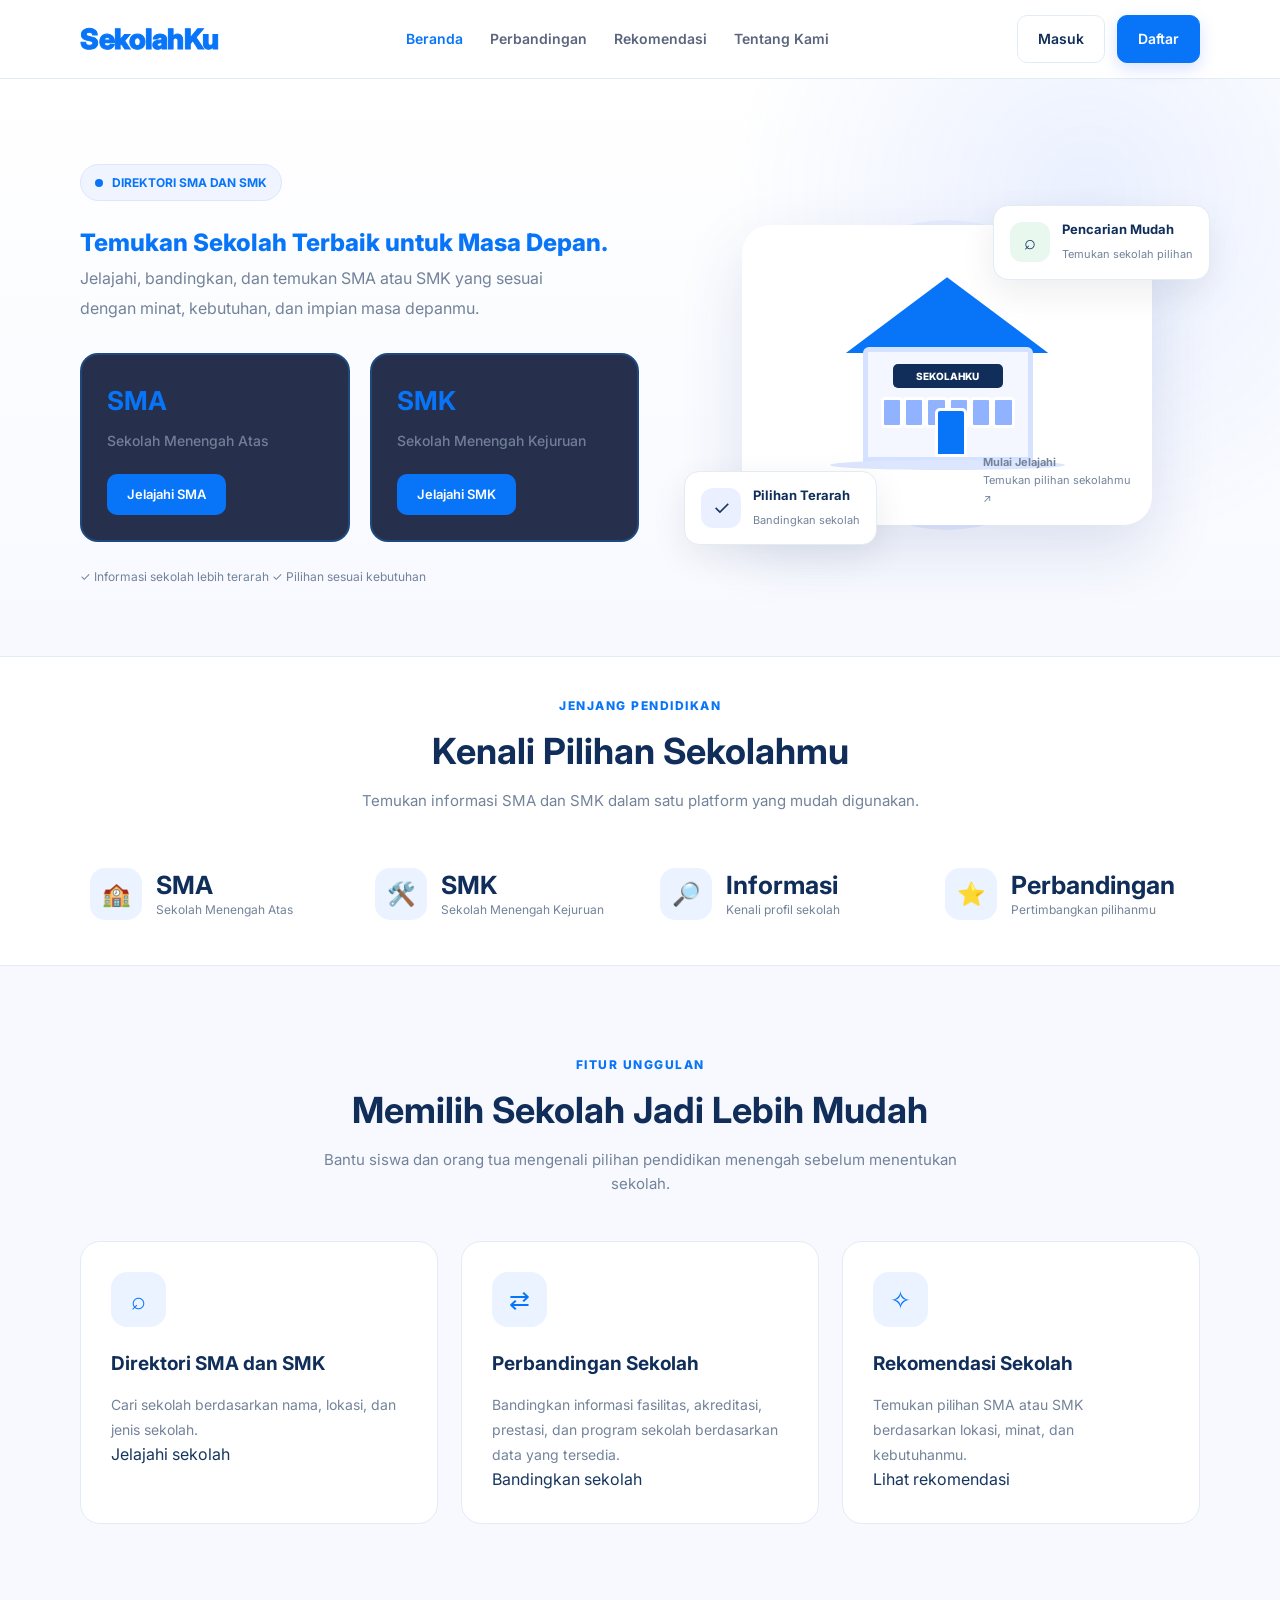
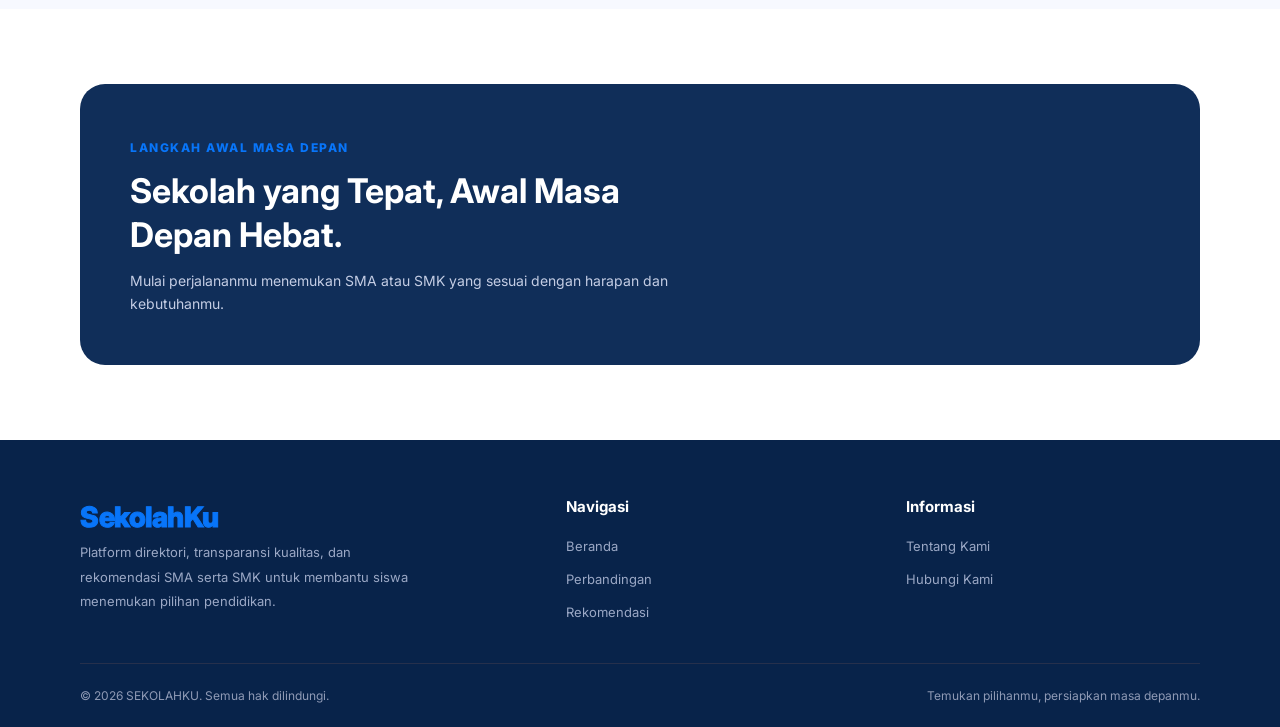
==== commit 4c242645: "Menghapus folder daftar-sekolah dan konsistensi font" ====
--- a/index.html
+++ b/index.html
@@ -1,4 +1,3 @@
-
 <!DOCTYPE html>
 <html lang="id">
 <head>
@@ -17,21 +16,20 @@
     <header class="navbar">
         <div class="container">
 
-            <a href="../index.html" class="logo-SekolahKu">
+            <a href="index.html" class="logo-SekolahKu">
                 <span>SekolahKu</span>
             </a>
 
             <nav class="nav-menu" id="navMenu">
-                <a href="/pages/index.html" class="nav-link active">Beranda</a>
-                <a href="/pages/daftar-sekolah.html" class="nav-link">Daftar Sekolah</a>
-                <a href="/pages/perbandingan.html" class="nav-link">Perbandingan</a>
-                <a href="/pages/rekomendasi.html" class="nav-link">Rekomendasi</a>
-                <a href="/pages/tentang.html" class="nav-link">Tentang Kami</a>
+                <a href="index.html" class="nav-link active">Beranda</a>
+                <a href="pages/perbandingan.html" class="nav-link">Perbandingan</a>
+                <a href="pages/rekomendasi.html" class="nav-link">Rekomendasi</a>
+                <a href="pages/tentang.html" class="nav-link">Tentang Kami</a>
             </nav>
 
             <div class="nav-actions">
-                <a href="/login.php" class="btn-login">Masuk</a>
-                <a href="/daftar.php" class="btn-primary">Daftar</a>
+                <a href="login.php" class="btn-login">Masuk</a>
+                <a href="daftar.php" class="btn-primary">Daftar</a>
             </div>
 
             <button
@@ -72,9 +70,7 @@
                     </p>
 
                     <!-- FORM PENCARIAN -->
-                    
-
-                        <div class="pilih-jenjang">
+                    <div class="pilih-jenjang">
                         <label class="jenjang-card">
                             <input type="radio" name="jenjang" value="SMA">
                             <div class="jenjang-content">
@@ -94,8 +90,6 @@
                         </label>
                     </div>
 
-                    </form>
-
                     <div class="hero-note">
                         <span>✓</span> Informasi sekolah lebih terarah
                         <span>✓</span> Pilihan sesuai kebutuhan
@@ -243,7 +237,7 @@
                             dan jenis sekolah.
                         </p>
 
-                        <a href="pages/sekolah.html">
+                        <a href="pages/.html">
                             Jelajahi sekolah
                         </a>
                     </article>
@@ -303,14 +297,7 @@
                             Mulai perjalananmu menemukan SMA atau SMK
                             yang sesuai dengan harapan dan kebutuhanmu.
                         </p>
-                    </div>
-
-                    <a href="pages/sekolah.html" class="btn-cta">
-                        Temukan Sekolah
-                    </a>
-
-                    <div class="cta-decoration"></div>
-
+    
                 </div>
             </div>
         </section>
@@ -340,7 +327,6 @@
 
                     <div class="footer-links">
                         <a href="index.html">Beranda</a>
-                        <a href="pages/sekolah.html">Daftar Sekolah</a>
                         <a href="pages/perbandingan.html">Perbandingan</a>
                         <a href="pages/rekomendasi.html">Rekomendasi</a>
                     </div>
--- a/css/style.css
+++ b/css/style.css
@@ -1,8 +1,8 @@
-
 /* ========================================
    SEKOLAHKU - PREMIUM MODERN
    Warna: Navy, Putih, Biru Elektrik
 ======================================== */
+@import url('https://fonts.googleapis.com/css2?family=Inter:wght@400;500;600;700;800&display=swap');
 
 :root {
     --navy: #0B1537;
@@ -28,7 +28,7 @@
 }
 
 body {
-    font-family: Arial, Helvetica, sans-serif;
+    font-family: 'Inter', sans-serif;
     color: var(--text);
     background: var(--white);
     line-height: 1.6;
@@ -96,9 +96,9 @@
 .logo-SekolahKu {
     display: inline-block;
     color: var(--blue);
-    font-family: Arial, Helvetica, sans-serif;
+    font-family: 'Inter', sans-serif;
     font-size: 28px;
-    font-weight: bold;
+    font-weight: 800;
     text-decoration: none;
     letter-spacing: -0.5px;
     -webkit-text-stroke: 1px var(--blue);
@@ -220,11 +220,8 @@
 }
 
 .hero h1 {
-    margin-bottom: 22px;
-    color: var(--navy);
-    font-size: clamp(36px, 4.5vw, 55px);
-    line-height: 1.15;
-    letter-spacing: -1.5px;
+    font-family: 'Inter', sans-serif;
+    font-weight: 800;
 }
 
 .hero h1 span {
@@ -997,9 +994,10 @@
     }
 
     .features-grid {
-        grid-template-columns: 1fr;
-        gap: 15px;
-    }
+    display: grid;
+    grid-template-columns: repeat(2, 1fr);
+    gap: 25px;
+}
 
     .feature-card {
         padding: 24px;
@@ -1075,16 +1073,6 @@
 .note {
     color: #667085;
     line-height: 1.8;
-}
-
-.comparison-panel,
-.recommendation-panel,
-.favorites-panel {
-    background: #fff;
-    padding: 28px;
-    border: 1px solid #e5eaf2;
-    border-radius: 20px;
-    box-shadow: 0 12px 35px rgba(16, 35, 70, 0.06);
 }
 
 .comparison-selectors {
@@ -1092,6 +1080,37 @@
     grid-template-columns: repeat(2, minmax(0, 1fr));
     gap: 20px;
     margin-bottom: 25px;
+}
+/* Mencegah elemen melebar keluar dari kolom */
+.comparison-selectors > * {
+    min-width: 0;
+}
+
+.comparison-selectors input,
+.comparison-selectors select {
+    width: 100%;
+    max-width: 100%;
+    box-sizing: border-box;
+}
+
+.comparison-selectors input {
+    width: 100%;
+    max-width: 100%;
+    box-sizing: border-box;
+    padding: 12px 14px;
+    border: 1px solid #c9ddf5;
+    border-radius: 10px;
+    background: #ffffff;
+    color: #17365f;
+    font-family: Arial, Helvetica, sans-serif;
+    font-size: 14px;
+    outline: none;
+    transition: 0.2s ease;
+}
+
+.comparison-selectors input:focus {
+    border-color: #0875f9;
+    box-shadow: 0 0 0 3px rgba(8, 117, 249, 0.12);
 }
 
 .comparison-selectors label,
@@ -1118,6 +1137,7 @@
     font: inherit;
 }
 
+
 .table-wrapper {
     width: 100%;
     overflow-x: auto;
@@ -1197,10 +1217,108 @@
         padding: 12px;
     }
 }
-/* =========================
-   SEKOLAHKU - STYLE UTAMA
-   Warna: Navy, Putih, Biru
-========================= */
+#formRekomendasi {
+    display: grid;
+    gap: 12px;
+    max-width: 600px;
+}
+
+#formRekomendasi label {
+    font-weight: 600;
+    margin-top: 8px;
+    color: #102e59;
+}
+
+#formRekomendasi select {
+    width: 100%;
+    padding: 12px;
+    border: 1px solid #dce6f2;
+    border-radius: 10px;
+    background: #ffffff;
+    color: #17365f;
+    font-size: 15px;
+}
+
+.school-grid {
+    display: grid;
+    grid-template-columns: repeat(auto-fit, minmax(250px, 1fr));
+    gap: 20px;
+    margin-top: 24px;
+}
+
+.recommendation-card {
+    border: 1px solid #e3ebf5;
+    border-radius: 18px;
+    padding: 22px;
+    background: #ffffff;
+    display: flex;
+    flex-direction: column;
+    gap: 10px;
+    box-shadow: 0 8px 25px rgba(25, 67, 120, 0.06);
+}
+
+.recommendation-card h3 {
+    margin: 8px 0;
+    font-size: 19px;
+    color: #102e59;
+}
+
+.school-badge {
+    display: inline-block;
+    width: fit-content;
+    padding: 5px 12px;
+    border-radius: 20px;
+    background: #eaf3ff;
+    color: #0875f9;
+    font-size: 12px;
+    font-weight: 700;
+}
+
+.school-rating {
+    font-weight: 600;
+    color: #b7791f;
+}
+
+.school-map-link {
+    display: inline-block;
+    margin-top: auto;
+    padding: 11px 16px;
+    background: #0875f9;
+    color: white;
+    text-decoration: none;
+    border-radius: 10px;
+    text-align: center;
+}
+
+.school-map-link:hover {
+    background: #065dcc;
+}
+
+.empty-result {
+    padding: 20px;
+    margin-top: 20px;
+    background: #eaf3ff;
+    color: #17365f;
+    border-radius: 10px;
+}
+
+.result-heading {
+    margin-top: 32px;
+    color: #102e59;
+}
+
+@media (max-width: 600px) {
+    .recommendation-panel {
+        padding: 18px;
+    }
+
+    .school-grid {
+        grid-template-columns: 1fr;
+    }
+}
+        /* =================================
+   TEMA WARNA SEMUA HALAMAN SEKOLAHKU
+================================= */
 
 :root {
     --navy: #102e59;
@@ -1212,2799 +1330,213 @@
     --muted: #73839a;
     --border: #e3ebf5;
     --bg: #f7faff;
-    --green: #dff8ed;
-    --shadow: 0 8px 28px rgba(25, 67, 120, 0.08);
-}
-
-* {
-    margin: 0;
-    padding: 0;
-    box-sizing: border-box;
-}
-
-html {
-    scroll-behavior: smooth;
-}
+}
+
+/* BACKGROUND HALAMAN */
 
 body {
-    font-family: Arial, Helvetica, sans-serif;
-    background: var(--bg);
-    color: var(--text);
-    font-size: 14px;
-    line-height: 1.6;
-}
-
-a {
-    color: inherit;
-    text-decoration: none;
-}
-
-button,
-input,
-select {
-    font: inherit;
-}
-
-button {
-    cursor: pointer;
-}
-
-.wrap {
-    width: min(1180px, 92%);
-    margin-inline: auto;
-}
-
-/* HEADER */
-
-.header {
-    min-height: 72px;
-    padding: 12px 4%;
-    background: var(--white);
-    display: flex;
-    align-items: center;
-    justify-content: space-between;
-    gap: 25px;
-    border-bottom: 1px solid var(--border);
-    position: sticky;
-    top: 0;
-    z-index: 100;
-}
-
-.brand {
-    display: flex;
-    align-items: center;
-    gap: 10px;
-    flex-shrink: 0;
-}
-
-.logo {
-    width: 40px;
-    height: 40px;
-    display: grid;
-    place-items: center;
-    background: var(--blue);
-    color: white;
-    font-size: 25px;
+    background: #f7faff;
+    color: #17365f;
+}
+
+/* JUDUL HALAMAN */
+
+.page-container {
+    background: transparent;
+}
+
+.page-heading h1 {
+    color: #102e59;
+}
+
+.page-heading h1 span,
+.page-heading .logo-blue {
+    color: #0875f9;
+}
+
+.page-heading p {
+    color: #73839a;
+}
+
+/* PANEL / KOTAK */
+
+/* JUDUL KOTAK */
+
+.comparison-panel h2,
+.recommendation-panel h2 {
+    color: #102e59;
+}
+
+/* INPUT DAN SELECT */
+
+.comparison-selectors select,
+.recommendation-panel select,
+.recommendation-panel input {
+    background: #ffffff;
+    border: 1px solid #e3ebf5;
+    color: #17365f;
     border-radius: 10px;
-    box-shadow: 0 4px 12px #0875f933;
-}
-
-.brand b {
-    display: block;
-    font-size: 19px;
+}
+
+/* TOMBOL */
+
+.btn-primary {
+    background: #0875f9;
+    color: #ffffff;
+}
+
+.btn-primary:hover {
+    background: #065dcc;
+}
+
+/* TABEL PERBANDINGAN */
+
+.comparison-table th {
+    background: #102e59;
+    color: #ffffff;
+}
+
+.comparison-table td {
+    background: #ffffff;
+    color: #17365f;
+    border-bottom: 1px solid #e3ebf5;
+}
+
+/* KARTU REKOMENDASI */
+
+.recommendation-card {
+    background: #ffffff;
+    border: 1px solid #e3ebf5;
+    border-radius: 18px;
+    box-shadow: 0 8px 28px rgba(25, 67, 120, 0.08);
+}
+
+/* FOOTER */
+
+.footer {
+    background: #08234a;
+    color: #ffffff;
+}
+
+/* LABEL KECIL */
+
+.eyebrow {
+    color: #0875f9;
+}
+/* TEMA PANEL SEKOLAHKU */
+.comparison-panel,
+.recommendation-panel,
+.favorites-panel {
+    background: #eaf3ff;
+    padding: 28px;
+    border: 1px solid #c9ddf5;
+    border-radius: 20px;
+    box-shadow: 0 8px 28px rgba(16, 46, 89, 0.08);
+    color: #17365f;
+}
+
+.comparison-panel h2,
+.recommendation-panel h2,
+.favorites-panel h2 {
+    color: #102e59;
+}
+
+.comparison-panel label,
+.recommendation-panel label,
+.favorites-panel label {
+    color: #17365f;
+}
+
+.comparison-panel select,
+.recommendation-panel select,
+.recommendation-panel input,
+.favorites-panel select,
+.favorites-panel input {
+    background: #ffffff;
+    color: #17365f;
+    border: 1px solid #c9ddf5;
+    border-radius: 10px;
+}
+
+/* WARNA KHUSUS PANEL REKOMENDASI */
+
+.recommendation-panel {
+    background: #dbeafe;
+    border-color: #93c5fd;
+}
+ 
+/* Logo */
+.logo-SekolahKu {
+    font-size: 28px;
     font-weight: 800;
-    letter-spacing: .3px;
-    color: var(--navy);
-    line-height: 1.4;
-}
-
-.brand small {
-    display: block;
-    color: var(--muted);
-    font-size: 10px;
-}
-
-.header nav,
-.footer nav {
-    display: flex;
-    align-items: center;
-    gap: 25px;
-}
-
-.header nav a {
-    color: #586b85;
-    font-size: 12px;
-    padding: 12px 0;
-    border-bottom: 2px solid transparent;
-}
-
-.header nav a:hover,
-.header nav a.active {
-    color: var(--blue);
-    border-color: var(--blue);
-}
-
-.login {
-    background: var(--blue);
-    color: white;
-    padding: 11px 18px;
-    border-radius: 9px;
-    white-space: nowrap;
-    font-weight: bold;
-    font-size: 12px;
-}
-
-.login:hover,
-.btn.primary:hover {
-    background: #005dd0;
-}
-
-.menu-toggle {
-    display: none;
-    border: 0;
-    background: var(--blue-light);
-    color: var(--navy);
-    padding: 8px 12px;
-    border-radius: 8px;
-}
-
-/* HERO */
-
-.hero {
-    min-height: 320px;
-    padding: 42px 4%;
-    position: relative;
-    overflow: hidden;
-    display: flex;
-    align-items: center;
-    justify-content: space-between;
-    background:
-        radial-gradient(circle at 78% 35%, #4c9cf6 0, transparent 35%),
-        linear-gradient(115deg, #08264e, #14549a 60%, #7eb7f1);
-    color: white;
-}
-
-.hero-copy {
-    width: 49%;
-    position: relative;
-    z-index: 2;
-}
-
-.eyebrow {
-    display: inline-block;
-    padding: 6px 13px;
-    background: #ffffff1c;
-    border: 1px solid #ffffff45;
-    border-radius: 30px;
-    color: white;
-    font-size: 11px;
-    font-weight: bold;
-    margin-bottom: 14px;
-}
-
-.hero h1 {
-    font-size: clamp(29px, 4vw, 43px);
-    line-height: 1.18;
-    margin-bottom: 15px;
-    max-width: 580px;
-}
-
-.hero h1 span {
-    color: #83bdff;
-}
-
-.hero p {
-    max-width: 490px;
-    font-size: 13px;
-    color: #e5efff;
-    margin-bottom: 20px;
-}
-
-.crumb {
-    display: flex;
-    align-items: center;
-    gap: 10px;
-    font-size: 11px;
-    color: #d9e9ff;
-}
-
-.crumb a:hover {
-    color: white;
-    text-decoration: underline;
-}
-
-.hero-illustration {
-    width: 45%;
-    height: 260px;
-    position: relative;
-    display: flex;
-    align-items: center;
-    justify-content: center;
-}
-
-.sun {
-    width: 190px;
-    height: 190px;
-    border-radius: 50%;
-    background: #ffffff25;
-    position: absolute;
-    right: 15%;
-    top: 4px;
-}
-
-.school-building {
-    width: 80%;
-    position: relative;
-    z-index: 1;
-    filter: drop-shadow(0 12px 10px #001e4533);
-}
-
-.building-top {
-    height: 42px;
-    margin: 0 12%;
-    background: #d6e7f8;
-    border: 5px solid #f8fbff;
-}
-
-.windows {
-    color: #347fbd;
-    font-size: 23px;
-    letter-spacing: 8px;
-}
-
-.door {
-    position: absolute;
-    bottom: 0;
-    width: 42px;
-    height: 62px;
-    background: #3473a8;
-    border: 4px solid white;
-    border-bottom: 0;
-}
-
-.floating-cap,
-.floating-star {
-    position: absolute;
-    z-index: 2;
-    background: white;
-    color: var(--blue);
-    border-radius: 15px;
-    box-shadow: var(--shadow);
-    padding: 13px;
-}
-
-.floating-cap {
-    top: 20px;
-    left: 0;
-    font-size: 23px;
-}
-
-.floating-star {
-    right: 0;
-    bottom: 35px;
-    font-size: 24px;
-}
-
-/* SEARCH */
-
-.search-wrap {
-    margin-top: -22px;
-    position: relative;
-    z-index: 5;
-    display: grid;
-    grid-template-columns: 1.8fr 1fr 1fr 1fr auto;
-    gap: 10px;
-    padding: 15px;
-    background: white;
-    border-radius: 14px;
-    box-shadow: var(--shadow);
-}
-
-.search-box,
-.filter-box {
-    display: flex;
-    align-items: center;
-    gap: 10px;
-    padding: 0 13px;
-    min-height: 43px;
-    border: 1px solid var(--border);
-    background: white;
-    border-radius: 8px;
-    color: var(--blue);
-    min-width: 0;
-}
-
-.search-box input,
-.filter-box select {
-    width: 100%;
-    min-width: 0;
-    border: 0;
-    outline: none;
-    color: var(--text);
-    background: transparent;
-    font-size: 11px;
-}
-
-.search-box input::placeholder {
-    color: #8795a9;
-}
-
-.filter-box select {
-    cursor: pointer;
-}
-
-.btn {
-    display: inline-flex;
-    justify-content: center;
-    align-items: center;
-    gap: 8px;
-    border: 0;
-    border-radius: 9px;
-    padding: 12px 18px;
-    font-weight: bold;
-    font-size: 12px;
-    transition: .2s;
-}
-
-.btn.primary {
-    color: white;
-    background: var(--blue);
-}
-
-.btn.white {
-    color: var(--blue);
-    background: white;
-    margin-top: 12px;
-}
-
-.btn.white:hover {
-    background: #eaf3ff;
-}
-
-/* STATISTIK */
-
-.stats {
-    margin-top: 15px;
-    padding: 18px;
-    background: white;
-    border: 1px solid #edf2fa;
-    border-radius: 13px;
-    display: grid;
-    grid-template-columns: repeat(4, 1fr);
-    box-shadow: 0 5px 20px #17365f08;
-}
-
-.stat {
-    display: flex;
-    align-items: center;
-    gap: 12px;
-    padding: 0 15px;
-    border-right: 1px solid var(--border);
-}
-
-.stat:last-child {
-    border-right: 0;
-}
-
-.stat-icon {
-    width: 42px;
-    height: 42px;
-    display: grid;
-    place-items: center;
-    border-radius: 12px;
-    font-size: 20px;
-    flex-shrink: 0;
-}
-
-.stat-icon.blue,
-.stat-icon.pale {
-    background: #eaf3ff;
-    color: var(--blue);
-}
-
-.stat-icon.yellow {
-    background: #fff4d7;
-    color: #e9a91b;
-}
-
-.stat-icon.mint {
-    background: #e1f9ef;
-    color: #0cab79;
-}
-
-.stat b,
-.stat small {
-    display: block;
-}
-
-.stat b {
-    font-size: 17px;
-    color: var(--navy);
-}
-
-.stat small {
-    font-size: 10px;
-    color: var(--muted);
-}
-
-/* JUDUL BAGIAN */
-
-.directory {
-    padding-top: 40px;
-    padding-bottom: 30px;
-}
-
-.section-head {
-    display: flex;
-    align-items: center;
-    justify-content: space-between;
-    gap: 20px;
-    margin-bottom: 22px;
-}
-
-.section-label {
-    color: var(--blue);
-    font-size: 10px;
-    font-weight: bold;
-    letter-spacing: 1px;
-}
-
-.section-head h2,
-.info-panel h2 {
-    color: var(--navy);
-    font-size: 24px;
-    line-height: 1.4;
-    margin: 4px 0;
-}
-
-.section-head p {
-    color: var(--muted);
-    font-size: 12px;
-}
-
-.tabs {
-    display: flex;
-    gap: 6px;
-    padding: 5px;
-    background: #edf3fb;
-    border-radius: 9px;
-}
-
-.tab {
-    border: 0;
-    background: transparent;
-    color: #65768d;
-    padding: 9px 13px;
-    border-radius: 7px;
-    font-size: 11px;
-}
-
-.tab.active {
-    color: var(--blue);
-    background: white;
-    box-shadow: 0 2px 7px #17365f0d;
-    font-weight: bold;
-}
-
-.result-line {
-    display: flex;
-    justify-content: space-between;
-    align-items: center;
-    color: var(--muted);
-    font-size: 11px;
-    margin-bottom: 15px;
-}
-
-.link-button {
-    border: 0;
-    background: transparent;
-    color: var(--blue);
-    font-size: 11px;
-}
-
-/* KARTU SEKOLAH */
-
-.school-grid {
-    display: grid;
-    grid-template-columns: repeat(4, minmax(0, 1fr));
-    gap: 16px;
-}
-
-.school-card {
-    min-width: 0;
-    overflow: hidden;
-    background: white;
-    border: 1px solid var(--border);
-    border-radius: 12px;
-    box-shadow: 0 4px 15px #17365f07;
-    transition: transform .2s, box-shadow .2s;
-}
-
-.school-card:hover {
-    transform: translateY(-4px);
-    box-shadow: var(--shadow);
-}
-
-.school-photo {
-    height: 155px;
-    position: relative;
-    overflow: hidden;
-    background: #dcecff;
-}
-
-.school-photo img {
-    width: 100%;
-    height: 100%;
-    display: block;
-    object-fit: cover;
-}
-
-.level-pill {
-    position: absolute;
-    left: 10px;
-    top: 10px;
-    padding: 5px 9px;
-    background: white;
-    color: var(--blue);
-    border-radius: 6px;
-    font-size: 10px;
-    font-weight: bold;
-}
-
-.favorite {
-    position: absolute;
-    right: 10px;
-    top: 10px;
-    width: 30px;
-    height: 30px;
-    background: white;
-    color: #64748b;
-    border: 0;
-    border-radius: 50%;
-    font-size: 19px;
-}
-
-.favorite.saved {
-    color: #ef476f;
-}
-
-.card-body {
-    padding: 13px;
-}
-
-.card-body h3 {
-    background-color: #0d1b5e;
-    color: white;
-}
-
-.location {
-    font-size: 10px;
-    color: var(--muted);
-    margin-bottom: 10px;
-}
-
-.tags {
-    display: flex;
-    gap: 6px;
-    flex-wrap: wrap;
-    margin: 8px 0;
-}
-
-.tag {
-    padding: 4px 8px;
-    border-radius: 5px;
-    font-size: 9px;
-    font-weight: bold;
-}
-
-.tag.green {
-    background: #e0f8ec;
-    color: #16865c;
-}
-
-.tag.purple {
-    background: #f1e8ff;
-    color: #8553bc;
-}
-
-.tag.blue {
-    background: #e2efff;
-    color: #176ac8;
-}
-
-.rating {
-    display: flex;
-    align-items: center;
-    gap: 5px;
-    margin: 12px 0;
-    color: #d99b12;
-}
-
-.rating span {
-    font-size: 17px;
-}
-
-.rating b {
-    font-size: 12px;
-}
-
-.rating small {
-    color: var(--muted);
-    font-size: 10px;
-}
-
-.facilities {
-    display: flex;
-    flex-wrap: wrap;
-    gap: 8px;
-    min-height: 32px;
-    color: #61758e;
-    font-size: 9px;
-    margin: 12px 0;
-}
-
-.detail-link {
-    display: flex;
-    align-items: center;
-    justify-content: center;
-    gap: 8px;
-    background: #eff6ff;
-    color: var(--blue);
-    padding: 10px;
-    border-radius: 7px;
-    font-size: 11px;
-    font-weight: bold;
-}
-
-.detail-link:hover {
-    background: var(--blue);
-    color: white;
-}
-
-.empty {
-    text-align: center;
-    background: white;
-    padding: 50px 20px;
-    border: 1px solid var(--border);
-    border-radius: 12px;
-}
-
-.empty > div {
-    font-size: 38px;
-    color: var(--blue);
-}
-
-.empty h3 {
-    margin: 8px;
-}
-
-.empty p {
-    color: var(--muted);
-    margin-bottom: 15px;
-}
-
-/* PROMO PETA */
-
-.map-promo {
-    min-height: 240px;
-    display: grid;
-    grid-template-columns: 1fr 1fr;
-    overflow: hidden;
-    border-radius: 14px;
-    margin-bottom: 35px;
-    background: linear-gradient(120deg, #0a2d5b, #1558a2);
-    color: white;
-}
-
-.promo-copy {
-    display: flex;
-    align-items: flex-start;
-    gap: 15px;
-    padding: 30px;
-}
-
-.pin-round {
-    width: 48px;
-    height: 48px;
-    flex-shrink: 0;
-    display: grid;
-    place-items: center;
-    color: var(--blue);
-    background: white;
-    border-radius: 50%;
-    font-size: 28px;
-}
-
-.section-label.light {
-    color: #a9d2ff;
-}
-
-.promo-copy h2 {
-    font-size: 22px;
-    line-height: 1.4;
-    margin: 8px 0;
-}
-
-.promo-copy p {
-    font-size: 12px;
-    color: #dceaff;
-}
-
-.mini-map {
-    position: relative;
-    overflow: hidden;
-    background:
-        linear-gradient(30deg, transparent 45%, #ffffff55 46%, #ffffff55 49%, transparent 50%),
-        linear-gradient(120deg, transparent 35%, #ffffff33 36%, #ffffff33 39%, transparent 40%),
-        #c8e2d0;
-}
-
-.road {
-    position: absolute;
-    display: block;
-    width: 140%;
-    height: 12px;
-    background: #f7f4e8;
-    border: 1px solid #d6d7c8;
-}
-
-.r1 {
-    top: 40%;
-    left: -20%;
-    transform: rotate(-25deg);
-}
-
-.r2 {
-    top: 60%;
-    left: -10%;
-    transform: rotate(28deg);
-}
-
-.r3 {
-    top: 20%;
-    left: -20%;
-    transform: rotate(55deg);
-}
-
-.map-pin {
-    position: absolute;
-    z-index: 2;
-    color: var(--blue);
-    font-size: 25px;
-    text-shadow: 0 2px 5px #16365f44;
-}
-
-.p1 {
-    top: 25%;
-    left: 25%;
-}
-
-.p2 {
-    top: 55%;
-    left: 55%;
-}
-
-.p3 {
-    top: 35%;
-    left: 78%;
-}
-
-.map-tag {
-    position: absolute;
-    right: 15px;
-    bottom: 15px;
-    background: white;
-    color: var(--navy);
-    padding: 7px 12px;
-    border-radius: 7px;
-    font-size: 11px;
-}
-
-/* FOOTER */
-
-.footer {
-    margin-top: 25px;
-    padding: 25px 4% 15px;
-    background: #09264d;
-    color: white;
-}
-
-.footer-main {
-    display: flex;
-    justify-content: space-between;
-    align-items: center;
-    gap: 25px;
-    padding-bottom: 22px;
-}
-
-.footer-brand b {
-    color: white;
-}
-
-.footer-brand small {
-    color: #b6c9e1;
-}
-
-.footer nav {
-    flex-wrap: wrap;
-    gap: 20px;
-}
-
-.footer nav a {
-    color: #d6e3f5;
-    font-size: 11px;
-}
-
-.footer nav a:hover {
-    color: white;
-}
-
-.footer-bottom {
-    border-top: 1px solid #ffffff20;
-    padding-top: 14px;
-    display: flex;
-    justify-content: space-between;
-    gap: 15px;
-    color: #bdcce0;
-    font-size: 10px;
-}
-
-/* HALAMAN DETAIL */
-
-.detail-page {
-    padding-top: 25px;
-    padding-bottom: 30px;
-}
-
-.detail-crumb {
-    color: var(--muted);
-    margin-bottom: 20px;
-}
-
-.detail-crumb b {
-    color: var(--navy);
-}
-
-.detail-toolbar {
-    display: flex;
-    justify-content: space-between;
-    gap: 15px;
-    margin-bottom: 15px;
-    font-size: 12px;
-}
-
-.detail-toolbar a {
-    color: var(--blue);
-    font-weight: bold;
-}
-
-.detail-toolbar span {
-    color: var(--muted);
-}
-
-.detail-hero {
-    display: grid;
-    grid-template-columns: 1fr 1fr;
-    overflow: hidden;
-    border-radius: 14px;
-    background: white;
-    border: 1px solid var(--border);
-    box-shadow: var(--shadow);
-}
-
-.detail-hero > img {
-    width: 100%;
-    height: 100%;
-    min-height: 320px;
-    object-fit: cover;
-}
-
-.detail-summary {
-    padding: 28px;
-    align-self: center;
-}
-
-.detail-summary h1 {
-    font-size: 28px;
-    line-height: 1.3;
-    margin: 15px 0 8px;
-    color: var(--navy);
-}
-
-.detail-summary .location {
-    font-size: 13px;
-}
-
-.detail-buttons {
-    display: flex;
-    flex-wrap: wrap;
-    gap: 10px;
-    margin-top: 18px;
-}
-
-.outline-btn {
-    display: inline-flex;
-    align-items: center;
-    justify-content: center;
-    padding: 10px 15px;
-    border: 1px solid #b8d3f5;
-    color: var(--blue);
-    border-radius: 25px;
-    font-size: 11px;
-    font-weight: bold;
-    background: white;
-}
-
-.outline-btn:hover {
-    background: var(--blue-light);
-}
-
-.info-grid {
-    display: grid;
-    grid-template-columns: 1fr 1fr;
-    gap: 18px;
-    margin-top: 20px;
-}
-
-.info-panel {
-    padding: 25px;
-    background: white;
-    border: 1px solid var(--border);
-    border-radius: 12px;
-}
-
-.info-panel h2 {
-    font-size: 20px;
-    margin-bottom: 10px;
-}
-
-.info-panel > p {
-    color: var(--muted);
-    font-size: 12px;
-}
-
-.info-rows {
-    margin-top: 20px;
-}
-
-.info-rows > div {
-    display: flex;
-    justify-content: space-between;
-    gap: 15px;
-    border-bottom: 1px solid var(--border);
-    padding: 12px 0;
-    font-size: 12px;
-}
-
-.info-rows span {
-    color: var(--muted);
-}
-
-.info-rows b {
-    text-align: right;
-}
-
-.facility-list {
-    display: grid;
-    gap: 10px;
-    margin-top: 18px;
-}
-
-.facility-list span {
-    display: flex;
-    gap: 10px;
-    align-items: center;
-    padding: 10px;
-    border-radius: 7px;
-    background: #f4f8ff;
-    font-size: 12px;
-}
-
-.facility-list b {
-    color: #0ca678;
-}
-
-.notice {
-    margin-top: 18px;
-    padding: 12px;
-    border-radius: 8px;
-    background: #fff7df;
-    color: #8d6817;
-    font-size: 11px;
-}
-
-.related {
-    margin-top: 35px;
-}
-
-/* HALAMAN PETA */
-
-.map-hero {
-    padding: 40px 0;
-    color: white;
-    background: linear-gradient(115deg, #08264e, #1766bd);
-}
-
-.map-hero h1 {
-    font-size: 32px;
-    margin: 10px 0;
-}
-
-.map-hero h1 span {
-    color: #91c5ff;
-}
-
-.map-hero p {
-    color: #e1edff;
-    max-width: 600px;
-}
-
-.map-workspace {
-    display: grid;
-    grid-template-columns: 330px 1fr;
-    gap: 18px;
-    padding-top: 25px;
-    padding-bottom: 30px;
-}
-
-.map-sidebar,
-.map-main {
-    background: white;
-    border: 1px solid var(--border);
-    border-radius: 12px;
-    overflow: hidden;
-}
-
-.map-sidebar {
-    padding: 18px;
-}
-
-.map-sidebar h2 {
-    font-size: 19px;
-    color: var(--navy);
-}
-
-.muted {
-    font-size: 11px;
-    color: var(--muted);
-    margin: 5px 0 15px;
-}
-
-.map-search {
-    margin-bottom: 10px;
-}
-
-.filter-box.full {
-    width: 100%;
-}
-
-.map-school-list {
-    margin-top: 15px;
-    max-height: 480px;
-    overflow-y: auto;
-}
-
-.map-school-item {
-    width: 100%;
-    display: flex;
-    gap: 10px;
-    align-items: center;
-    text-align: left;
-    padding: 12px 5px;
-    border: 0;
-    border-bottom: 1px solid var(--border);
-    background: white;
-    color: var(--text);
-}
-
-.map-school-item:hover {
-    background: #f2f7ff;
-}
-
-.map-list-pin {
-    width: 35px;
-    height: 35px;
-    flex-shrink: 0;
-    display: grid;
-    place-items: center;
-    border-radius: 9px;
-    background: var(--blue-light);
-    color: var(--blue);
-    font-size: 20px;
-}
-
-.map-school-item > span:nth-child(2) {
-    flex: 1;
-    min-width: 0;
-}
-
-.map-school-item b,
-.map-school-item small,
-.map-school-item em {
-    display: block;
-}
-
-.map-school-item b {
-    font-size: 11px;
-}
-
-.map-school-item small,
-.map-school-item em {
-    font-size: 10px;
-    color: var(--muted);
-    font-style: normal;
-}
-
-.map-school-item em {
-    color: #16865c;
-}
-
-.map-school-item .arrow {
-    color: var(--blue);
-    font-size: 20px;
-}
-
-.map-main {
-    padding: 10px;
-}
-
-#schoolMap {
-    width: 100%;
-    height: 520px;
-    border-radius: 8px;
-    z-index: 1;
-}
-
-.map-note {
-    color: var(--muted);
-    font-size: 10px;
-    padding: 10px 5px 3px;
-}
-
-/* RESPONSIVE */
-
-@media (max-width: 1050px) {
-    .header {
-        gap: 12px;
-    }
-
-    .header nav {
-        gap: 13px;
-    }
-
-    .brand small {
-        max-width: 190px;
-    }
-
-    .search-wrap {
-        grid-template-columns: 1fr 1fr;
-    }
-
-    .search-box {
-        grid-column: 1 / -1;
-    }
-
-    .school-grid {
-        grid-template-columns: repeat(2, minmax(0, 1fr));
-    }
-}
-
-@media (max-width: 700px) {
-    .header {
-        flex-wrap: wrap;
-        padding: 10px 4%;
-    }
-
-    .brand b {
-        font-size: 16px;
-    }
-
-    .brand small {
-        font-size: 9px;
-    }
-
-    .logo {
-        width: 35px;
-        height: 35px;
-    }
-
-    .menu-toggle {
-        display: block;
-        margin-left: auto;
-    }
-
-    .header nav {
-        display: none;
-        width: 100%;
-        order: 5;
-        flex-direction: column;
-        align-items: stretch;
-        gap: 0;
-    }
-
-    .header nav.open {
-        display: flex;
-    }
-
-    .header nav a {
-        padding: 10px;
-        border-bottom: 1px solid var(--border);
-    }
-
-    .login {
-        padding: 9px 11px;
-        font-size: 10px;
-    }
-
-    .hero {
-        padding: 35px 5%;
-    }
-
-    .hero-copy {
-        width: 100%;
-    }
-
-    .hero h1 {
-        font-size: 30px;
-    }
-
-    .hero-illustration {
-        display: none;
-    }
-
-    .search-wrap {
-        grid-template-columns: 1fr;
-        margin-top: -15px;
-        padding: 12px;
-    }
-
-    .search-box {
-        grid-column: auto;
-    }
-
-    .stats {
-        grid-template-columns: 1fr 1fr;
-        padding: 10px;
-    }
-
-    .stat {
-        padding: 10px 5px;
-        border-right: 0;
-    }
-
-    .stat-icon {
-        width: 35px;
-        height: 35px;
-    }
-
-    .stat b {
-        font-size: 14px;
-    }
-
-    .section-head {
-        align-items: flex-start;
-        flex-direction: column;
-    }
-
-    .section-head h2 {
-        font-size: 21px;
-    }
-
-    .tabs {
-        width: 100%;
-    }
-
-    .tab {
-        flex: 1;
-    }
-
-    .school-grid {
-        grid-template-columns: 1fr;
-    }
-
-    .school-photo {
-        height: 200px;
-    }
-
-    .map-promo {
-        grid-template-columns: 1fr;
-    }
-
-    .promo-copy {
-        padding: 23px 18px;
-    }
-
-    .mini-map {
-        min-height: 180px;
-    }
-
-    .footer-main,
-    .footer-bottom {
-        flex-direction: column;
-        align-items: flex-start;
-    }
-
-    .footer nav {
-        gap: 12px;
-    }
-
-    .detail-hero,
-    .info-grid {
-        grid-template-columns: 1fr;
-    }
-
-    .detail-hero > img {
-        min-height: 200px;
-        max-height: 260px;
-    }
-
-    .detail-summary {
-        padding: 20px;
-    }
-
-    .detail-summary h1 {
-        font-size: 23px;
-    }
-
-    .map-workspace {
-        grid-template-columns: 1fr;
-    }
-
-    .map-school-list {
-        max-height: 300px;
-    }
-
-    #schoolMap {
-        height: 350px;
-    }
-
-    .map-hero h1 {
-        font-size: 27px;
-    }
-}
-/* ========================================
-   SEKOLAHKU - DAFTAR SEKOLAH
-======================================== */
-
-:root {
-    --primary: #0866e8;
-    --primary-light: #69aaff;
-    --navy: #0b2e59;
-    --text: #26334d;
-    --muted: #718096;
-    --bg: #f5f8ff;
-    --white: #ffffff;
-    --border: #e3eaf5;
-    --radius: 18px;
-}
-
-* {
-    margin: 0;
-    padding: 0;
-    box-sizing: border-box;
-}
-
-html {
-    scroll-behavior: smooth;
-}
-
-body {
-    font-family: "Segoe UI", Arial, sans-serif;
-    color: var(--text);
-    background: var(--bg);
-    line-height: 1.6;
-}
-
-a {
-    color: inherit;
-    text-decoration: none;
-}
-
-button,
-input,
-select {
-    font: inherit;
-}
-
-button {
-    cursor: pointer;
-    border: none;
-}
-
-/* ========================================
-   NAVBAR
-======================================== */
-
-.header {
-    min-height: 80px;
-    padding: 14px 8.5%;
-    display: flex;
-    align-items: center;
-    justify-content: space-between;
-    gap: 25px;
-    background: var(--white);
-    position: sticky;
-    top: 0;
-    z-index: 100;
-    box-shadow: 0 2px 12px rgba(15, 23, 42, 0.04);
-}
-
-.brand {
-    display: flex;
-    align-items: center;
-    gap: 10px;
-    flex-shrink: 0;
-}
-
-.logo {
-    color: var(--primary);
-    font-size: 30px;
-    font-weight: 800;
-}
-
-.brand b {
-    display: block;
-    color: var(--primary);
-    font-size: 25px;
-    line-height: 1.2;
-    letter-spacing: -0.8px;
-}
-
-.brand small {
-    display: block;
-    color: var(--muted);
-    font-size: 10px;
-}
-
-.header nav {
-    display: flex;
-    align-items: center;
-    gap: 28px;
-}
-
-.header nav a {
-    color: #59677f;
+}
+
+/* Menu navigasi */
+.nav-link {
     font-size: 14px;
     font-weight: 600;
-    transition: color 0.2s;
-}
-
-.header nav a:hover,
-.header nav a.active {
-    color: var(--primary);
-}
-
-.login {
-    padding: 12px 22px;
-    color: var(--navy);
-    border: 1px solid var(--border);
-    border-radius: 12px;
-    font-size: 14px;
-    font-weight: 700;
-    white-space: nowrap;
-    transition: 0.2s;
-}
-
-.login:hover {
-    background: #f0f6ff;
-}
-
-.menu-toggle {
-    display: none;
-    background: transparent;
-    color: var(--navy);
-    font-size: 24px;
-}
-
-/* ========================================
-   HERO
-======================================== */
-
-.hero {
-    min-height: 520px;
-    padding: 65px 8.5%;
-    display: grid;
-    grid-template-columns: 1.1fr 0.9fr;
-    align-items: center;
-    gap: 50px;
-    overflow: hidden;
-    color: white;
-    background: linear-gradient(
-        110deg,
-        #0b2e59 0%,
-        #174f91 58%,
-        #5b9fe8 100%
-    );
-}
-
-.hero-copy {
-    max-width: 650px;
-}
-
-.eyebrow {
-    display: inline-flex;
-    align-items: center;
-    gap: 10px;
-    padding: 10px 18px;
-    color: var(--primary);
-    background: #f0f5ff;
-    border-radius: 30px;
-    font-size: 12px;
-    font-weight: 700;
-}
-
-.eyebrow::before {
-    content: "";
-    width: 8px;
-    height: 8px;
-    background: var(--primary);
-    border-radius: 50%;
-}
-
-.hero h1 {
-    margin: 25px 0 20px;
-    color: var(--primary-light);
-    font-size: clamp(34px, 3.5vw, 46px);
+}
+
+/* Judul halaman */
+.page-heading h1 {
+    font-size: 48px;
     font-weight: 800;
     line-height: 1.2;
-    letter-spacing: -1.2px;
-}
-
-.hero h1 span {
-    display: block;
-}
-
-.hero p {
-    max-width: 580px;
-    margin-bottom: 24px;
-    color: #f0f6ff;
+}
+
+/* Deskripsi halaman */
+.page-heading p {
     font-size: 14px;
-    line-height: 1.9;
-}
-
-.crumb {
-    display: flex;
-    align-items: center;
-    gap: 10px;
-    color: #d8e9ff;
-    font-size: 13px;
-}
-
-.crumb a:hover {
-    color: white;
-    text-decoration: underline;
-}
-
-/* ========================================
-   HERO ILLUSTRATION
-======================================== */
-
-.hero-illustration {
-    min-height: 340px;
-    position: relative;
-    display: flex;
-    align-items: center;
-    justify-content: center;
-}
-
-.sun {
-    position: absolute;
-    width: 300px;
-    height: 300px;
-    border-radius: 50%;
-    background: rgba(255, 255, 255, 0.12);
-}
-
-.school-building {
-    width: 85%;
-    max-width: 400px;
-    position: relative;
-    z-index: 2;
-    padding-top: 75px;
-    filter: drop-shadow(0 15px 15px rgba(0, 0, 0, 0.12));
-}
-
-.roof {
-    width: 0;
-    height: 0;
+    font-weight: 400;
+    line-height: 1.7;
+}
+
+/* Label form */
+label {
+    font-size: 14px;
+    font-weight: 500;
+}
+
+/* Input dan dropdown */
+input,
+select,
+textarea {
+    font-size: 14px;
+    font-weight: 400;
+}
+
+/* Tombol */
+button,
+.btn-primary,
+.btn-login {
+    font-size: 14px;
+    font-weight: 600;
+}
+
+/* Isi tabel */
+.comparison-table {
+    font-size: 14px;
+}
+
+/* Catatan */
+.note {
+    font-size: 12px;
+    font-weight: 400;
+}
+
+/* PANEL HALAMAN TENTANG KAMI */
+.about-panel {
+    max-width: 900px;
     margin: 0 auto;
-    border-left: 145px solid transparent;
-    border-right: 145px solid transparent;
-    border-bottom: 100px solid var(--primary);
-}
-
-.building-top {
-    height: 15px;
-    background: #d8e5ff;
-}
-
-.building-main {
-    min-height: 130px;
-    position: relative;
-    padding: 15px;
-    background: #f3f6ff;
-    border: 5px solid #d8e5ff;
-}
-
-.windows {
-    display: flex;
-    justify-content: space-around;
-    gap: 8px;
-    color: #8baeff;
-    font-size: 28px;
-}
-
-.door {
-    position: absolute;
-    bottom: 0;
-    left: 42%;
-    width: 50px;
-    height: 75px;
-    background: var(--primary);
-    border: 4px solid white;
-    border-bottom: none;
-    border-radius: 5px 5px 0 0;
-}
-
-.floating-cap {
-    position: absolute;
-    top: 5px;
-    right: 2%;
-    z-index: 3;
-    padding: 18px;
-    background: white;
-    border-radius: 18px;
-    font-size: 28px;
-    box-shadow: 0 8px 25px rgba(0, 0, 0, 0.08);
-}
-
-.floating-star {
-    position: absolute;
-    left: 5%;
-    bottom: 15px;
-    color: #dbeafe;
-    font-size: 40px;
-}
-
-/* ========================================
-   SEARCH & FILTER
-======================================== */
-
-.wrap {
-    width: 83%;
-    max-width: 1400px;
-    margin-left: auto;
-    margin-right: auto;
-}
-
-.search-wrap {
-    position: relative;
-    z-index: 5;
-    display: flex;
-    align-items: center;
-    flex-wrap: wrap;
-    gap: 12px;
-    margin-top: -35px;
-    padding: 22px;
-    background: white;
-    border: 1px solid #edf1f8;
-    border-radius: var(--radius);
-    box-shadow: 0 12px 35px rgba(15, 23, 42, 0.08);
-}
-
-.search-box,
-.filter-box {
-    display: flex;
-    align-items: center;
-    gap: 10px;
-    min-height: 48px;
-    padding: 0 14px;
-    background: #fff;
-    border: 1px solid var(--border);
-    border-radius: 10px;
-    color: var(--primary);
-}
-
-.search-box {
-    flex: 2;
-    min-width: 220px;
-}
-
-.filter-box {
-    flex: 1;
-    min-width: 145px;
-}
-
-.search-box span,
-.filter-box span {
-    flex-shrink: 0;
-    font-size: 17px;
-}
-
-.search-box input,
-.filter-box select {
-    width: 100%;
-    min-width: 0;
-    border: none;
-    outline: none;
-    background: transparent;
-    color: var(--text);
-    font-size: 13px;
-}
-
-.search-box input::placeholder {
-    color: #9aa6b8;
-}
-
-.btn {
-    display: inline-flex;
-    align-items: center;
-    justify-content: center;
-    gap: 8px;
-    padding: 13px 22px;
-    border-radius: 11px;
-    font-size: 13px;
-    font-weight: 700;
-    transition: 0.2s;
-}
-
-.btn.primary {
-    color: white;
-    background: var(--primary);
-    box-shadow: 0 5px 12px rgba(8, 102, 232, 0.15);
-}
-
-.btn.primary:hover {
-    background: #0758cb;
-    transform: translateY(-2px);
-}
-
-/* ========================================
-   STATISTICS
-======================================== */
-
-.stats {
-    display: grid;
-    grid-template-columns: repeat(4, 1fr);
-    gap: 20px;
-    margin-top: 35px;
-    margin-bottom: 65px;
-}
-
-.stat {
-    display: flex;
-    align-items: center;
-    gap: 15px;
-    padding: 22px;
-    background: white;
-    border: 1px solid var(--border);
-    border-radius: var(--radius);
-    box-shadow: 0 4px 15px rgba(15, 23, 42, 0.03);
-}
-
-.stat-icon {
-    width: 45px;
-    height: 45px;
-    display: flex;
-    align-items: center;
-    justify-content: center;
-    flex-shrink: 0;
-    border-radius: 13px;
-    font-size: 20px;
-}
-
-.stat-icon.blue {
-    color: var(--primary);
-    background: #e8f1ff;
-}
-
-.stat-icon.pale {
-    color: #5b8de8;
-    background: #edf3ff;
-}
-
-.stat-icon.yellow {
-    color: #d99b12;
-    background: #fff5d9;
-}
-
-.stat-icon.mint {
-    color: #1b9b78;
-    background: #e5f8f0;
-}
-
-.stat b {
-    display: block;
-    color: var(--navy);
-    font-size: 23px;
-    line-height: 1.3;
-}
-
-.stat small {
-    display: block;
-    color: var(--muted);
-    font-size: 12px;
-}
-
-/* ========================================
-   DIRECTORY
-======================================== */
-
-.directory {
-    padding-bottom: 70px;
-}
-
-.section-head {
-    display: flex;
-    align-items: flex-end;
-    justify-content: space-between;
-    gap: 25px;
-    margin-bottom: 30px;
-}
-
-.section-label {
-    display: block;
-    margin-bottom: 10px;
-    color: var(--primary);
-    font-size: 12px;
-    font-weight: 800;
-    letter-spacing: 0.8px;
-}
-
-.section-head h2,
-.map-promo h2 {
-    margin-bottom: 8px;
-    color: var(--navy);
-    font-size: 30px;
-    line-height: 1.3;
-}
-
-.section-head p {
-    color: var(--muted);
-    font-size: 14px;
-}
-
-.tabs {
-    display: flex;
-    gap: 10px;
-    flex-shrink: 0;
-}
-
-.tab {
-    padding: 11px 18px;
-    color: #526078;
-    background: white;
-    border: 1px solid var(--border);
-    border-radius: 10px;
-    font-size: 13px;
-    font-weight: 700;
-    transition: 0.2s;
-}
-
-.tab:hover {
-    border-color: var(--primary);
-    color: var(--primary);
-}
-
-.tab.active {
-    color: white;
-    background: var(--primary);
-    border-color: var(--primary);
-}
-
-.result-line {
-    display: flex;
-    align-items: center;
-    justify-content: space-between;
-    gap: 15px;
-    padding: 15px 0;
-    margin-bottom: 15px;
-    border-bottom: 1px solid var(--border);
-    color: var(--muted);
-    font-size: 13px;
-}
-
-.link-button {
-    color: var(--primary);
-    background: transparent;
-    font-size: 13px;
-    font-weight: 700;
-}
-
-.link-button:hover {
-    text-decoration: underline;
-}
-
-/* ========================================
-   SCHOOL CARDS
-======================================== */
-
-.school-grid {
-    display: grid;
-    grid-template-columns: repeat(3, 1fr);
-    gap: 24px;
-}
-
-.school-card {
-    overflow: hidden;
-    background: white;
-    border: 1px solid var(--border);
-    border-radius: var(--radius);
-    box-shadow: 0 4px 15px rgba(15, 23, 42, 0.03);
-    transition: transform 0.25s, box-shadow 0.25s;
-}
-
-.school-card:hover {
-    transform: translateY(-5px);
-    box-shadow: 0 15px 30px rgba(15, 23, 42, 0.09);
-}
-
-.school-card h3 {
-    color: var(--navy);
-    font-size: 19px;
-    line-height: 1.4;
-}
-
-.school-card p {
-    color: var(--muted);
-    font-size: 13px;
-}
-
-.school-card .school-type {
-    display: inline-block;
-    padding: 5px 12px;
-    color: var(--primary);
-    background: #eaf2ff;
-    border-radius: 20px;
-    font-size: 11px;
-    font-weight: 800;
-}
-
-.school-card .btn {
-    margin-top: 15px;
-}
-
-/* ========================================
-   EMPTY STATE
-======================================== */
-
-.empty {
-    padding: 60px 20px;
-    text-align: center;
-    background: white;
-    border: 1px dashed #cbd5e1;
-    border-radius: var(--radius);
-}
-
-.empty > div {
-    color: var(--primary);
-    font-size: 40px;
-}
-
-.empty h3 {
-    margin: 10px 0;
-    color: var(--navy);
-}
-
-.empty p {
-    margin-bottom: 20px;
-    color: var(--muted);
-    font-size: 14px;
-}
-
-/* ========================================
-   MAP PROMO
-======================================== */
-
-.map-promo {
-    display: grid;
-    grid-template-columns: 1fr 0.8fr;
-    align-items: center;
-    gap: 35px;
-    margin-bottom: 70px;
-    padding: 45px;
-    overflow: hidden;
-    color: white;
-    background: linear-gradient(110deg, #0b2e59, #1760a9);
-    border-radius: 24px;
-}
-
-.promo-copy {
-    display: flex;
-    align-items: flex-start;
-    gap: 20px;
-}
-
-.pin-round {
-    display: flex;
-    align-items: center;
-    justify-content: center;
-    width: 50px;
-    height: 50px;
-    flex-shrink: 0;
-    color: var(--primary);
-    background: white;
-    border-radius: 15px;
-    font-size: 25px;
-}
-
-.section-label.light {
-    color: #a8ceff;
-}
-
-.map-promo h2 {
-    color: white;
-}
-
-.map-promo p {
-    margin-bottom: 22px;
-    color: #dbeafe;
-    font-size: 14px;
-}
-
-.btn.white {
-    color: var(--navy);
-    background: white;
-}
-
-.btn.white:hover {
-    background: #edf4ff;
-}
-
-.mini-map {
-    min-height: 230px;
-    position: relative;
-    overflow: hidden;
-    background: #e8f1ff;
-    border-radius: 18px;
-}
-
-.road {
-    position: absolute;
-    width: 150%;
-    height: 20px;
-    background: white;
-    border: 2px solid #d5e3f8;
-    border-radius: 20px;
-}
-
-.road.r1 {
-    top: 35%;
-    left: -20%;
-    transform: rotate(25deg);
-}
-
-.road.r2 {
-    top: 60%;
-    left: -10%;
-    transform: rotate(-30deg);
-}
-
-.road.r3 {
-    top: 45%;
-    left: -10%;
-    transform: rotate(90deg);
-}
-
-.map-pin {
-    position: absolute;
-    z-index: 2;
-    display: flex;
-    align-items: center;
-    justify-content: center;
-    width: 35px;
-    height: 35px;
-    color: white;
-    background: var(--primary);
-    border: 5px solid white;
-    border-radius: 50%;
-    box-shadow: 0 4px 10px rgba(8, 102, 232, 0.2);
-}
-
-.map-pin.p1 {
-    top: 25%;
-    left: 25%;
-}
-
-.map-pin.p2 {
-    top: 55%;
-    left: 60%;
-}
-
-.map-pin.p3 {
-    top: 30%;
-    right: 15%;
-}
-
-.map-tag {
-    position: absolute;
-    right: 15px;
-    bottom: 15px;
-    padding: 8px 14px;
-    color: var(--navy);
-    background: white;
-    border-radius: 8px;
-    font-size: 12px;
-    font-weight: 700;
-}
-
-/* ========================================
-   FOOTER
-======================================== */
-
-.footer {
-    padding: 40px 8.5% 20px;
-    background: white;
-    border-top: 1px solid var(--border);
-}
-
-.footer-main {
-    display: flex;
-    align-items: center;
-    justify-content: space-between;
-    gap: 30px;
-    padding-bottom: 30px;
-}
-
-.footer-main nav {
-    display: flex;
-    flex-wrap: wrap;
-    gap: 22px;
-}
-
-.footer-main nav a {
-    color: var(--muted);
-    font-size: 13px;
-}
-
-.footer-main nav a:hover {
-    color: var(--primary);
-}
-
-.footer-bottom {
-    display: flex;
-    justify-content: space-between;
-    gap: 20px;
-    padding-top: 20px;
-    border-top: 1px solid var(--border);
-    color: var(--muted);
-    font-size: 12px;
-}
-
-/* ========================================
-   RESPONSIVE
-======================================== */
-
-@media (max-width: 1100px) {
-    .header {
-        padding: 14px 5%;
-        gap: 15px;
-    }
-
-    .header nav {
-        gap: 15px;
-    }
-
-    .header nav a {
-        font-size: 12px;
-    }
-
-    .wrap {
-        width: 90%;
-    }
-
-    .hero {
-        padding: 55px 5%;
-        gap: 25px;
-    }
-
-    .stats {
-        grid-template-columns: repeat(2, 1fr);
-    }
-
-    .school-grid {
-        grid-template-columns: repeat(2, 1fr);
-    }
-}
-
-@media (max-width: 760px) {
-    .header {
-        flex-wrap: wrap;
-    }
-
-    .brand b {
-        font-size: 22px;
-    }
-
-    .menu-toggle {
-        display: block;
-        margin-left: auto;
-    }
-
-    .header nav {
-        display: none;
-        width: 100%;
-        flex-direction: column;
-        align-items: flex-start;
-        gap: 15px;
-        padding: 15px 0;
-    }
-
-    .header nav.open {
-    display: flex;
-}
-
-    .login {
-        display: none;
-    }
-
-    .hero {
-        grid-template-columns: 1fr;
-        padding: 45px 6%;
-    }
-
-    .hero h1 {
-        font-size: 35px;
-    }
-
-    .hero-illustration {
-        min-height: 260px;
-    }
-
-    .school-building {
-        max-width: 300px;
-    }
-
-    .roof {
-        border-left-width: 110px;
-        border-right-width: 110px;
-        border-bottom-width: 75px;
-    }
-
-    .search-wrap {
-        margin-top: -20px;
-        padding: 18px;
-    }
-
-    .search-box,
-    .filter-box {
-        flex: 1 1 100%;
-    }
-
-    .search-wrap .btn {
-        width: 100%;
-    }
-
-    .section-head {
-        align-items: flex-start;
-        flex-direction: column;
-    }
-
-    .tabs {
-        width: 100%;
-    }
-
-    .tab {
-        flex: 1;
-    }
-
-    .map-promo {
-        grid-template-columns: 1fr;
-        padding: 28px;
-    }
-
-    .footer-main {
-        align-items: flex-start;
-        flex-direction: column;
-    }
-
-    .footer-main nav {
-        gap: 15px;
-    }
-
-    .footer-bottom {
-        flex-direction: column;
-    }
-}
-
-@media (max-width: 480px) {
-    .stats,
-    .school-grid {
-        grid-template-columns: 1fr;
-    }
-
-    .stat {
-        padding: 18px;
-    }
-
-    .section-head h2,
-    .map-promo h2 {
-        font-size: 25px;
-    }
-
-    .result-line {
-        align-items: flex-start;
-        flex-direction: column;
-    }
-
-    .map-promo {
-        padding: 22px;
-    }
-
-    .promo-copy {
-        flex-direction: column;
-    }
-
-    .footer {
-        padding: 35px 5% 20px;
-    }
-}
-
-/* ========================================
-   DETAIL KARTU SEKOLAH
-======================================== */
-
-.school-photo {
-    height: 190px;
-    position: relative;
-    overflow: hidden;
-    background: #e8f1ff;
-}
-
-.school-photo img {
-    width: 100%;
-    height: 100%;
-    object-fit: cover;
-    display: block;
-    transition: transform 0.3s;
-}
-
-.school-card:hover .school-photo img {
-    transform: scale(1.04);
-}
-
-.level-pill {
-    position: absolute;
-    top: 14px;
-    left: 14px;
-    padding: 6px 12px;
-    color: var(--primary);
-    background: white;
-    border-radius: 20px;
-    font-size: 11px;
-    font-weight: 800;
-}
-
-.favorite {
-    position: absolute;
-    top: 12px;
-    right: 12px;
-    width: 38px;
-    height: 38px;
-    display: flex;
-    align-items: center;
-    justify-content: center;
-    color: #64748b;
-    background: white;
-    border-radius: 50%;
-    font-size: 20px;
-    box-shadow: 0 3px 10px rgba(0, 0, 0, 0.08);
-}
-
-.favorite.saved {
-    color: #ef476f;
-}
-
-.card-body {
-    padding: 22px;
-}
-
-.card-body h3 {
-    margin-bottom: 8px;
-    color: var(--navy);
-    font-size: 18px;
-}
-
-.location {
-    margin-bottom: 15px;
-    color: var(--muted);
-    font-size: 12px;
-}
-
-.tags {
-    display: flex;
-    flex-wrap: wrap;
-    gap: 8px;
-    margin-bottom: 15px;
-}
-
-.tag {
-    padding: 5px 10px;
-    border-radius: 20px;
-    font-size: 11px;
-    font-weight: 700;
-}
-
-.tag.green {
-    color: #15803d;
-    background: #e8f8ee;
-}
-
-.tag.purple {
-    color: #7c3aed;
-    background: #f3e8ff;
-}
-
-.tag.blue {
-    color: #1d4ed8;
-    background: #eaf2ff;
-}
-
-.rating {
-    display: flex;
-    align-items: center;
-    gap: 6px;
-    margin-bottom: 15px;
-    font-size: 13px;
-}
-
-.rating span {
-    color: #f5b82e;
-}
-
-.rating b {
-    color: var(--navy);
-}
-
-.rating small {
-    color: var(--muted);
-}
-
-.facilities {
-    display: flex;
-    flex-wrap: wrap;
-    gap: 8px;
-    margin-bottom: 18px;
-}
-
-.facilities span {
-    padding: 5px 9px;
-    color: #526078;
-    background: #f5f8ff;
-    border-radius: 7px;
-    font-size: 11px;
-}
-
-.detail-link {
-    display: block;
-    padding: 11px 15px;
-    color: white;
-    background: var(--primary);
-    border-radius: 10px;
-    text-align: center;
-    font-size: 13px;
-    font-weight: 700;
-    transition: background 0.2s;
-}
-
-.detail-link:hover {
-    background: #0758cb;
-}
-
-/* ========================================
-   PERBAIKAN HERO DAFTAR SEKOLAH
-======================================== */
-
-.hero {
-    min-height: 560px;
-    padding: 55px 8.5%;
-    grid-template-columns: minmax(0, 1.15fr) minmax(0, 0.85fr);
-    gap: 40px;
-    align-items: center;
-}
-
-.hero-copy {
-    width: 100%;
-    max-width: none;
-    min-width: 0;
-}
-
-.hero h1 {
-    max-width: 650px;
-    font-size: clamp(36px, 3.2vw, 44px);
-    line-height: 1.2;
-    letter-spacing: -1px;
-    overflow-wrap: normal;
-    word-break: normal;
-}
-
-.hero h1 span {
-    display: inline;
-}
-
-.hero p {
-    max-width: 550px;
-    font-size: 14px;
+    padding: 32px;
     line-height: 1.8;
 }
 
-/* Ilustrasi sekolah */
-.hero-illustration {
-    width: 100%;
-    min-width: 0;
-    min-height: 400px;
-    overflow: hidden;
-}
-
-.sun {
-    width: 290px;
-    height: 290px;
-}
-
-.school-building {
-    width: 100%;
-    max-width: 340px;
-    padding-top: 65px;
-}
-
-.roof {
-    border-left-width: 125px;
-    border-right-width: 125px;
-    border-bottom-width: 85px;
-}
-
-.building-main {
-    min-height: 115px;
-}
-
-.floating-cap {
-    top: 25px;
-    right: 0;
-    padding: 15px 25px;
-}
-
-.floating-star {
-    left: 0;
-    bottom: 25px;
-}
-
-/* Tablet */
-@media (max-width: 900px) {
-    .hero {
-        grid-template-columns: 1fr 0.8fr;
-        gap: 25px;
-        padding: 45px 5%;
-    }
-
-    .hero h1 {
-        font-size: 34px;
-    }
-
-    .hero-illustration {
-        min-height: 320px;
-    }
-}
-
-/* HP */
-@media (max-width: 650px) {
-    .hero {
-        grid-template-columns: 1fr;
-        padding: 40px 6%;
-    }
-
-    .hero h1 {
-        font-size: 34px;
-    }
-
-    .hero h1 span {
-        display: block;
-    }
-
-    .hero-illustration {
-        min-height: 280px;
-        max-width: 450px;
-        margin: 0 auto;
-    }
-}
-
-/* ========================================
-   FINAL FIX HERO SEKOLAHKU
-======================================== */
-
-.hero {
-    min-height: 500px;
-    padding-top: 45px;
-    padding-bottom: 75px;
-    grid-template-columns: minmax(0, 1.1fr) minmax(0, 0.9fr);
-    gap: 30px;
-}
-
-.hero-copy {
-    align-self: center;
-}
-
-.hero h1 {
-    max-width: 650px;
-    font-size: clamp(34px, 3.4vw, 44px);
-    line-height: 1.22;
-    margin: 22px 0;
-}
-
-.hero h1 span {
-    display: block;
-}
-
-.hero p {
-    max-width: 540px;
-}
-
-/* Ilustrasi */
-.hero-illustration {
-    min-height: 350px;
-    max-height: 400px;
-    overflow: hidden;
-}
-
-.school-building {
-    max-width: 300px;
-    padding-top: 55px;
-}
-
-.roof {
-    border-left-width: 110px;
-    border-right-width: 110px;
-    border-bottom-width: 75px;
-}
-
-.building-top {
-    height: 12px;
-}
-
-.building-main {
-    min-height: 105px;
-    padding: 12px;
-}
-
-.door {
-    width: 42px;
-    height: 65px;
-}
-
-.floating-cap {
-    top: 15px;
-    right: 0;
-    width: 180px;
-    height: 65px;
-    display: flex;
-    align-items: center;
-}
-
-.floating-star {
-    left: 0;
-    bottom: 20px;
-    width: 180px;
-    height: 65px;
-    display: flex;
-    align-items: center;
-    padding-left: 20px;
-    background: white;
-    border-radius: 16px;
-    z-index: 3;
-}
-
-/* Pencarian */
-.search-wrap {
-    margin-top: -35px;
-    position: relative;
-    z-index: 5;
-}
-
-/* Laptop kecil */
-@media (max-width: 900px) {
-    .hero {
-        grid-template-columns: 1fr 0.8fr;
-        min-height: 480px;
-    }
-
-    .hero-illustration {
-        min-height: 300px;
-    }
-
-    .floating-cap,
-    .floating-star {
-        width: 130px;
-    }
-}
-
-/* HP */
-/* Ilustrasi sekolah */
-.hero-illustration {
-    width: 100%;
-    display: flex;
-    align-items: center;
-    justify-content: center;
-    min-height: 400px;
-    overflow: hidden;
-}
-
-@media (max-width: 650px) {
-    .hero {
-        grid-template-columns: 1fr;
-        padding: 40px 6% 65px;
-    }
-
-    .hero h1 {
-        font-size: 34px;
-    }
-
-    .hero-illustration {
-        min-height: 260px;
-        max-height: 300px;
-    }
-}
-
-.school-illustration {
-    display: block;
-    width: 100%;
-    max-width: 600px;
-    height: auto;
-    object-fit: contain;
-}
-
-/* Tablet */
-@media (max-width: 900px) {
-    .hero-illustration {
-        min-height: 300px;
-    }
-
-    .school-illustration {
-        max-width: 450px;
-    }
-}
-
-/* HP */
-@media (max-width: 650px) {
-    .hero-illustration {
-        min-height: auto;
-    }
-
-    .school-illustration {
-        max-width: 100%;
-    }
-}
-
-/* Menyamakan navbar di semua halaman */
-.navbar .container {
-    width: 100%;
-    max-width: 1200px;
-    margin: 0 auto;
-    padding: 0 24px;
-    box-sizing: border-box;
-}
-
-.navbar .logo {
-    text-decoration: none;
-}
-
-.navbar .nav-menu {
-    flex-wrap: nowrap;
-}
-
-.navbar .nav-link {
-    text-decoration: none;
-    white-space: nowrap;
-}
-
-@media (max-width: 900px) {
-    .navbar .container {
-        flex-wrap: wrap;
-        justify-content: center;
-        padding: 16px;
-    }
-
-    .navbar .nav-menu {
-        flex-wrap: wrap;
-        justify-content: center;
-        gap: 16px;
-    }
-}
+.about-panel h2 {
+    margin-bottom: 16px;
+}
+
+.about-panel p {
+    margin-bottom: 16px;
+    line-height: 1.8;
+}
